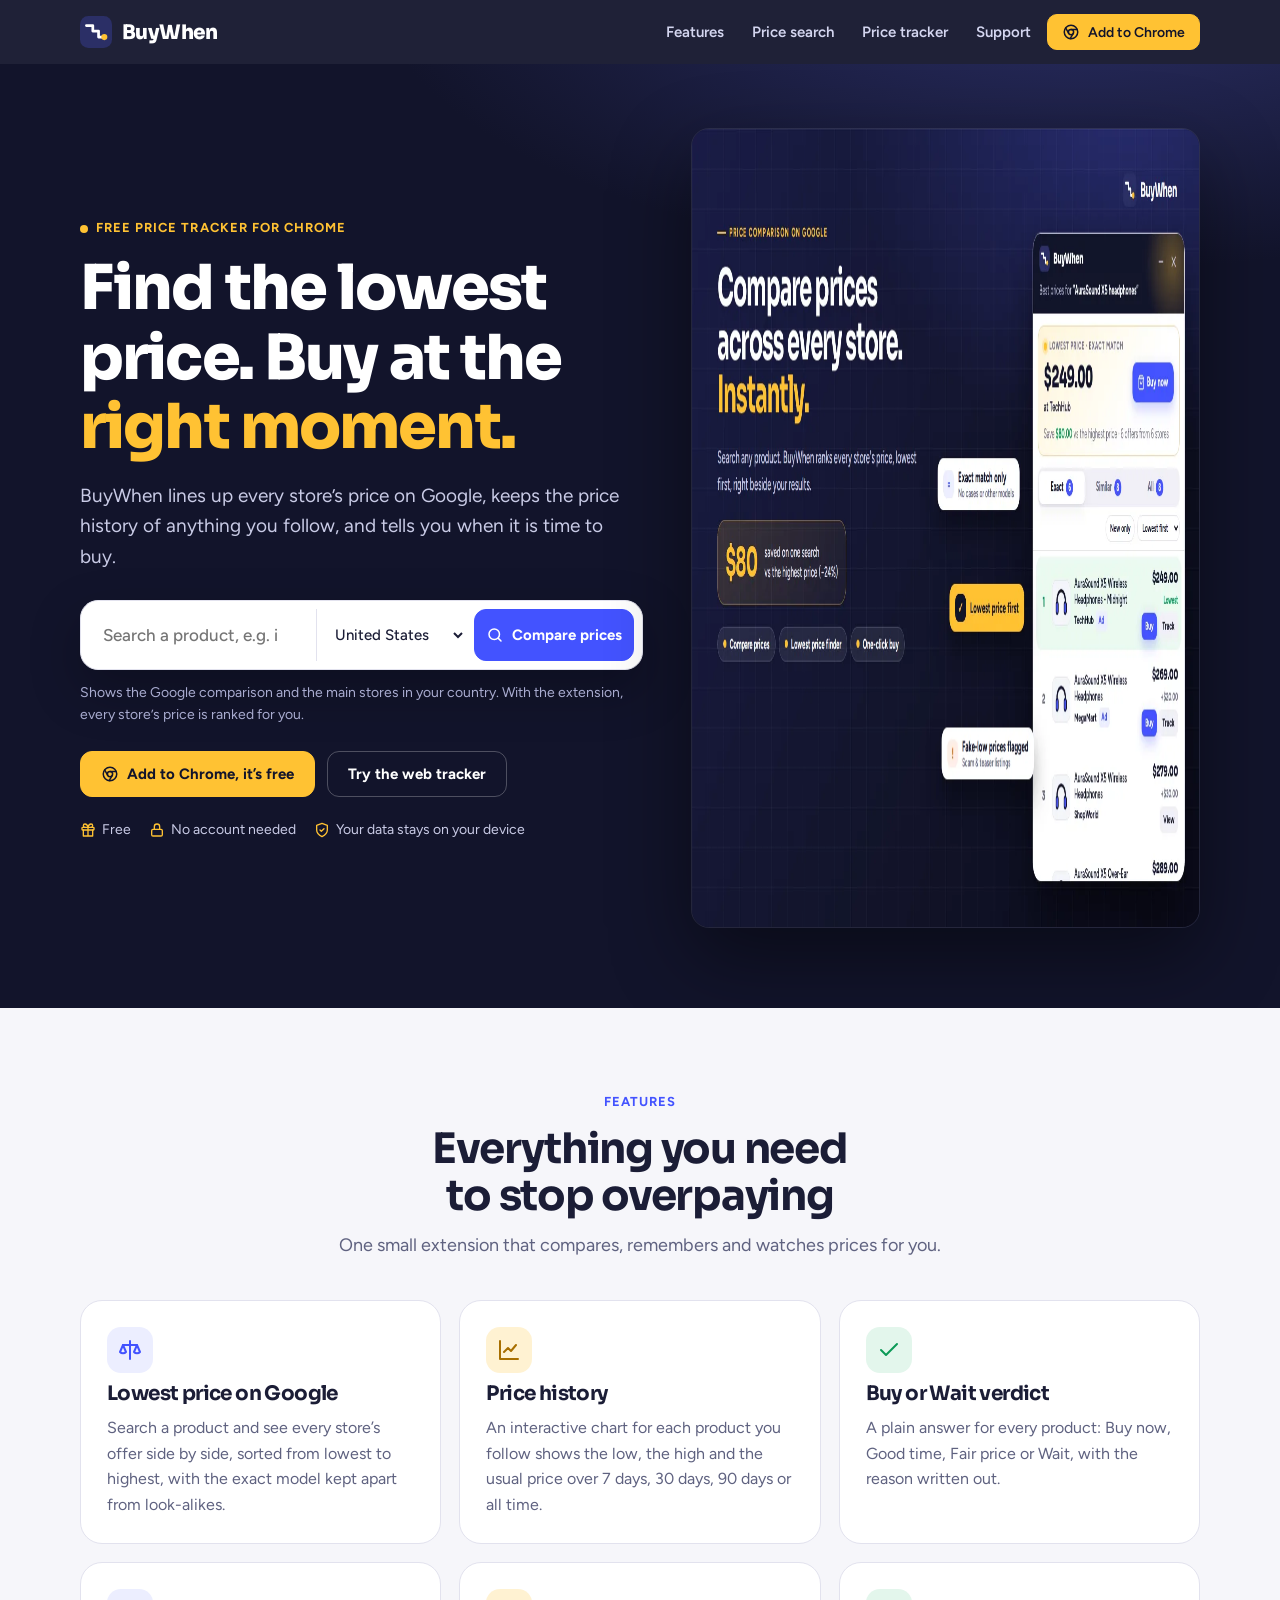
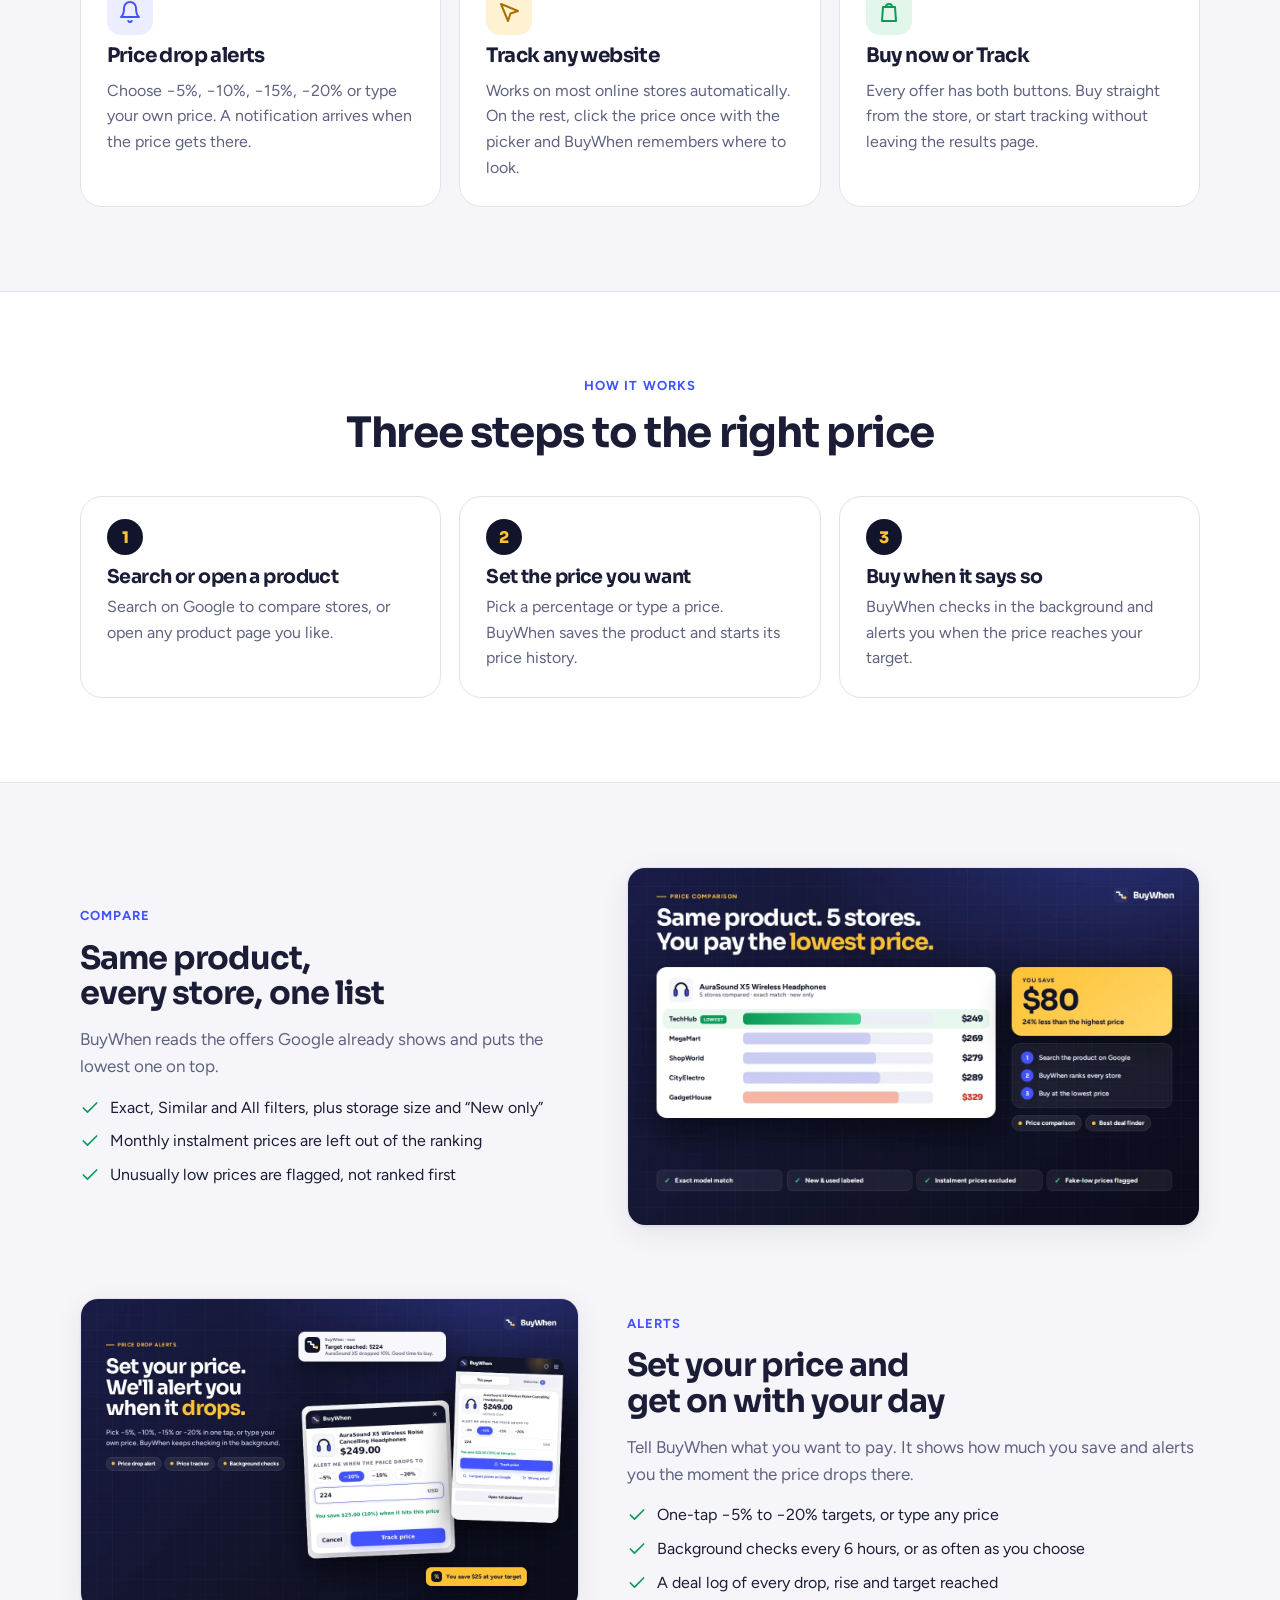
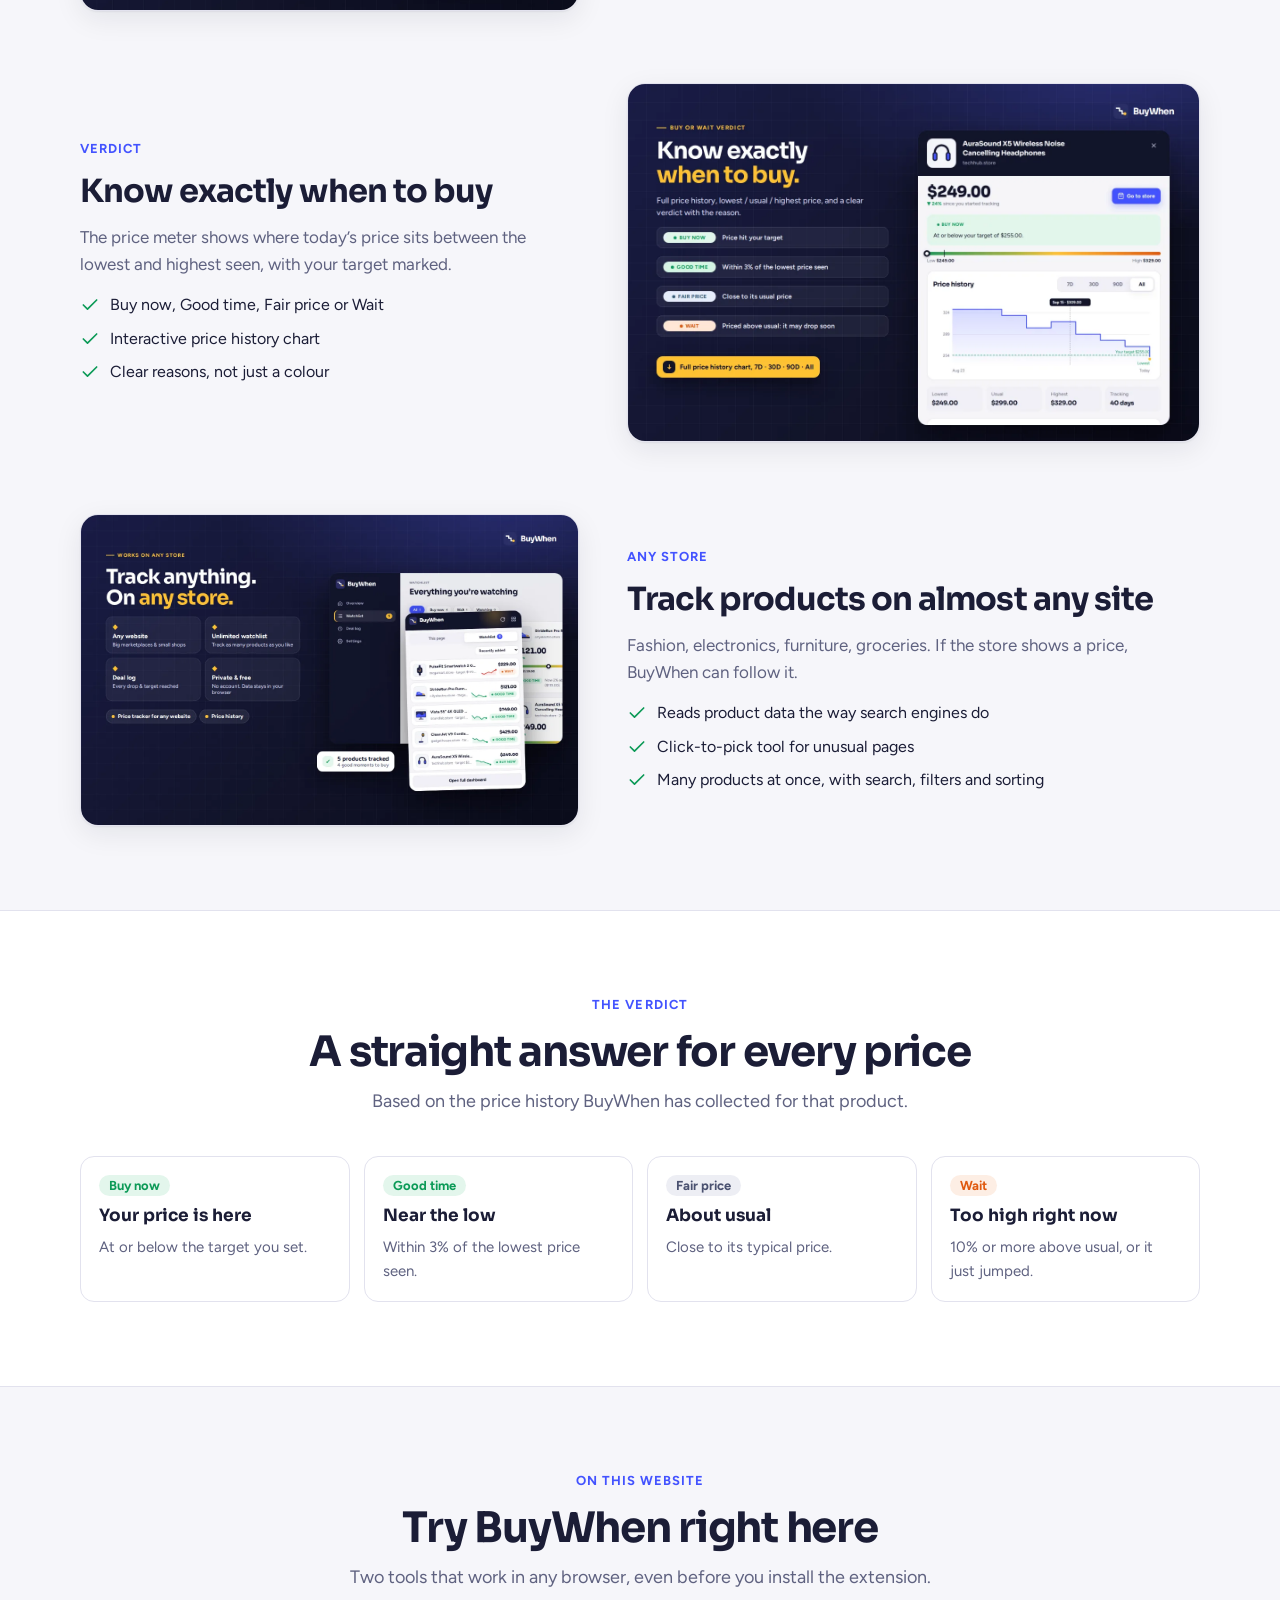
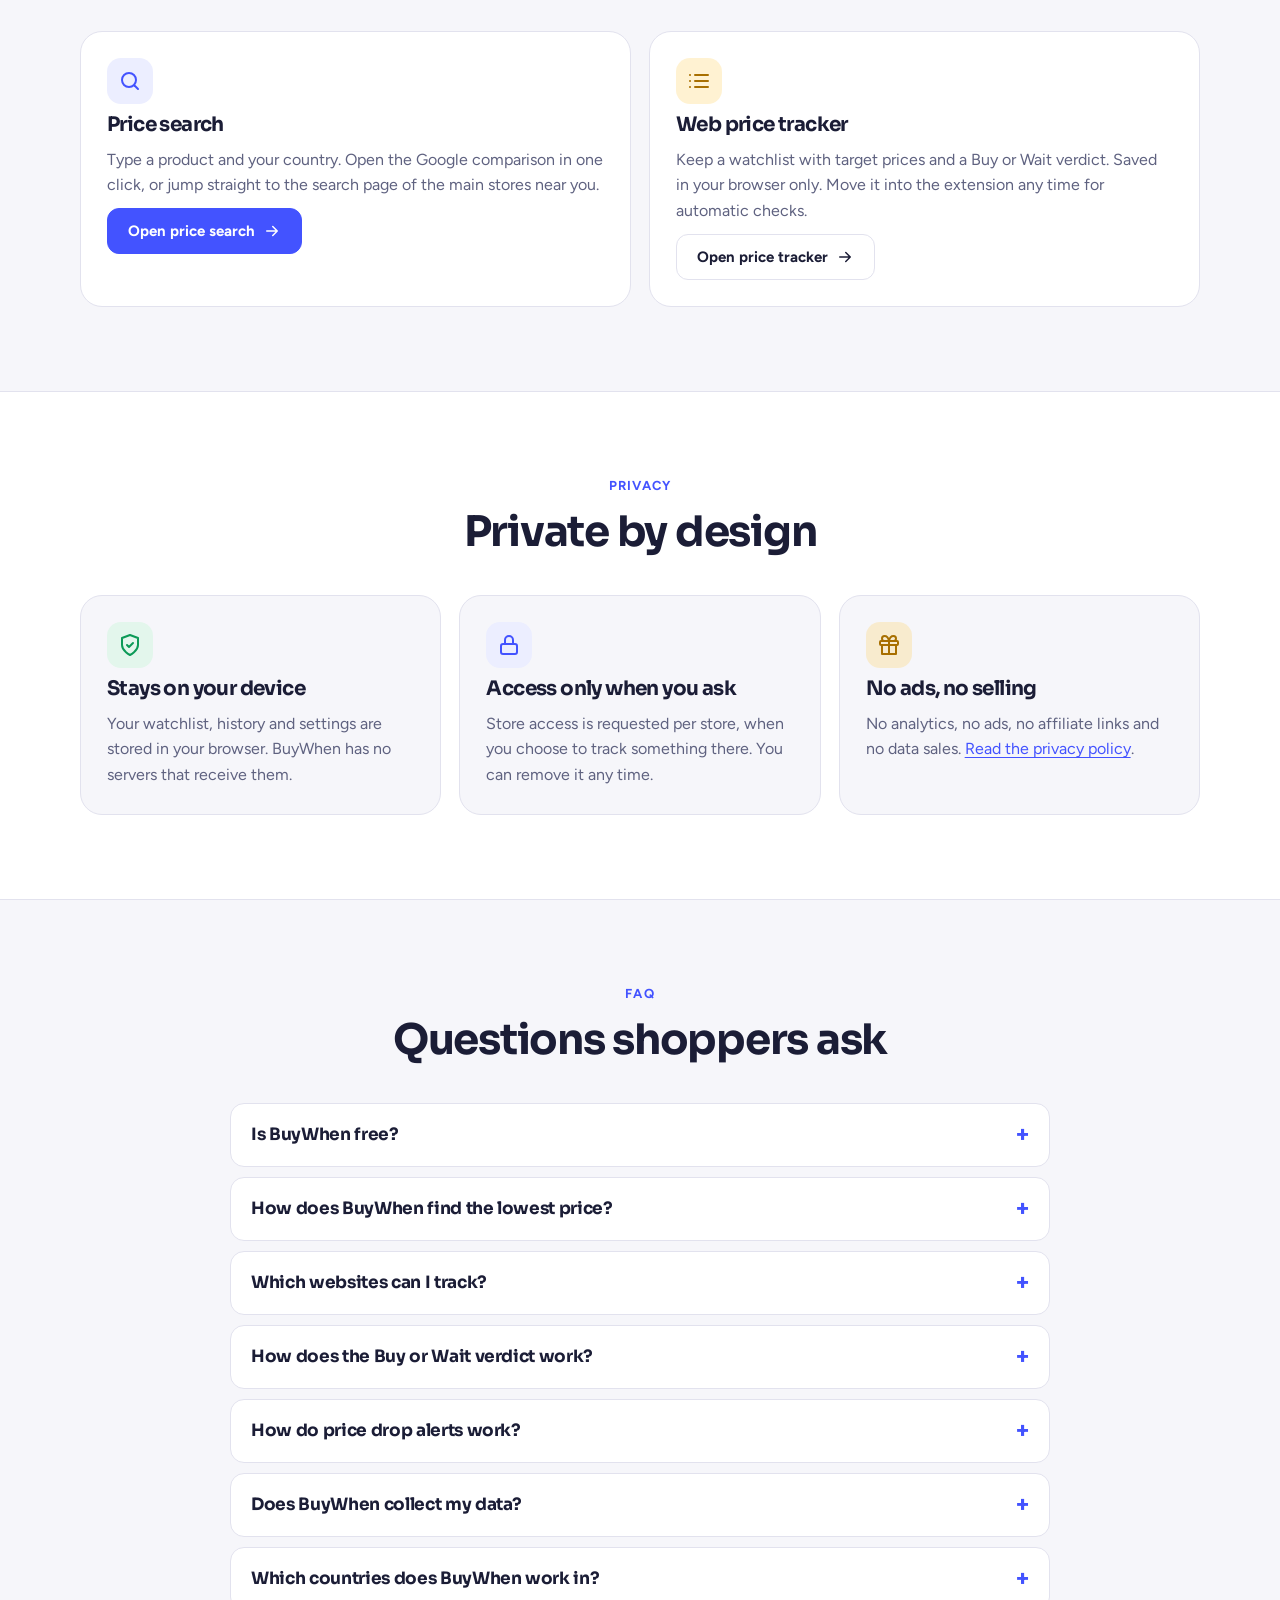
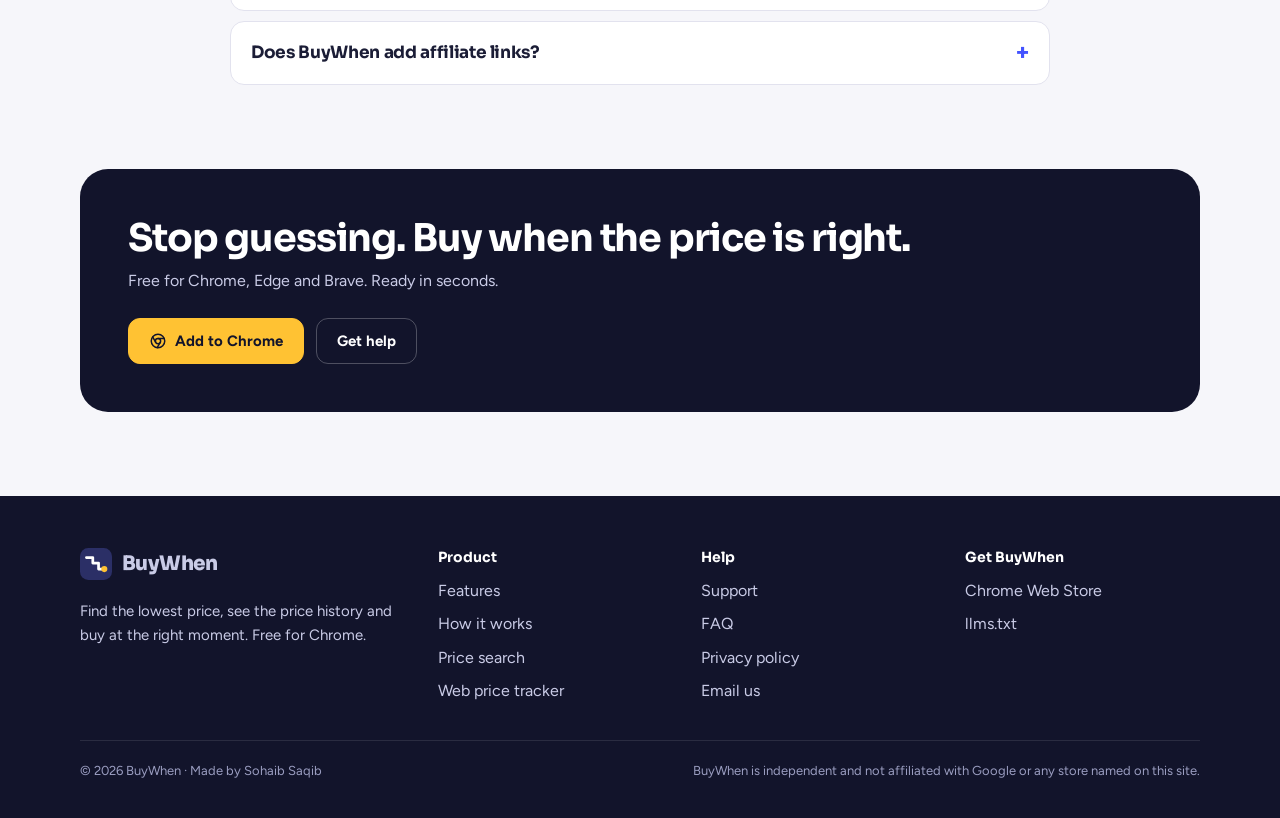
==== index.html @ 73486a7f "Add files via upload" ====
<!doctype html>
<html lang="en">
<head>
<meta charset="utf-8">
<meta name="viewport" content="width=device-width, initial-scale=1">
<title>BuyWhen: Price Tracker, Price History & Price Drop Alerts for Chrome</title>
<meta name="description" content="Compare store prices on Google, see the price history of any product and get price drop alerts with a clear Buy or Wait verdict. Free Chrome extension.">
<meta name="robots" content="index, follow">
<link rel="canonical" href="https://buywhen.app/">
<meta name="theme-color" content="#12142b">
<meta property="og:type" content="website">
<meta property="og:site_name" content="BuyWhen">
<meta property="og:title" content="BuyWhen: Price Tracker, Price History & Price Drop Alerts for Chrome">
<meta property="og:description" content="Compare store prices on Google, see the price history of any product and get price drop alerts with a clear Buy or Wait verdict. Free Chrome extension.">
<meta property="og:url" content="https://buywhen.app/">
<meta property="og:image" content="https://buywhen.app/assets/img/og-image.png">
<meta property="og:image:width" content="1200">
<meta property="og:image:height" content="630">
<meta name="twitter:card" content="summary_large_image">
<meta name="twitter:title" content="BuyWhen: Price Tracker, Price History & Price Drop Alerts for Chrome">
<meta name="twitter:description" content="Compare store prices on Google, see the price history of any product and get price drop alerts with a clear Buy or Wait verdict. Free Chrome extension.">
<meta name="twitter:image" content="https://buywhen.app/assets/img/og-image.png">
<link rel="icon" href="favicon.svg" type="image/svg+xml">
<link rel="icon" href="assets/img/favicon-32.png" sizes="32x32" type="image/png">
<link rel="apple-touch-icon" href="assets/img/apple-touch-icon.png">
<link rel="manifest" href="site.webmanifest">
<link rel="preload" href="assets/fonts/sora-latin-800-normal.woff2" as="font" type="font/woff2" crossorigin>
<link rel="preload" href="assets/fonts/figtree-latin-400-normal.woff2" as="font" type="font/woff2" crossorigin>
<link rel="stylesheet" href="assets/css/site.css">
<link rel="alternate" type="text/plain" title="LLM summary" href="llms.txt">
<script type="application/ld+json">{"@context": "https://schema.org", "@type": "WebSite", "name": "BuyWhen", "url": "https://buywhen.app/"}</script>
<script type="application/ld+json">{"@context": "https://schema.org", "@type": "Organization", "name": "BuyWhen", "url": "https://buywhen.app/", "logo": "https://buywhen.app/assets/img/icon-512.png", "email": "sohaibsaqibai@gmail.com", "founder": {"@type": "Person", "name": "Sohaib Saqib"}, "contactPoint": {"@type": "ContactPoint", "contactType": "customer support", "email": "sohaibsaqibai@gmail.com", "availableLanguage": ["English"]}}</script>
<script type="application/ld+json">{"@context": "https://schema.org", "@type": "SoftwareApplication", "name": "BuyWhen", "alternateName": "BuyWhen Price Tracker", "applicationCategory": "ShoppingApplication", "applicationSubCategory": "Browser extension", "operatingSystem": "Google Chrome, Microsoft Edge, Brave", "url": "https://buywhen.app/", "description": "Free browser extension that compares store prices on Google search, tracks the price of any product on any website, keeps price history and sends price drop alerts with a clear Buy or Wait verdict.", "offers": {"@type": "Offer", "price": "0", "priceCurrency": "USD"}, "featureList": ["Lowest price across stores on Google search results", "Price history chart", "Buy or Wait verdict", "Price drop alerts", "Track any product on any website", "Click-to-pick price tool", "Local-only data storage"], "screenshot": ["https://buywhen.app/assets/img/screenshot-1.webp", "https://buywhen.app/assets/img/screenshot-2.webp", "https://buywhen.app/assets/img/screenshot-3.webp", "https://buywhen.app/assets/img/screenshot-4.webp", "https://buywhen.app/assets/img/screenshot-5.webp"], "author": {"@type": "Person", "name": "Sohaib Saqib"}, "image": "https://buywhen.app/assets/img/icon-512.png"}</script>
<script type="application/ld+json">{"@context": "https://schema.org", "@type": "FAQPage", "mainEntity": [{"@type": "Question", "name": "Is BuyWhen free?", "acceptedAnswer": {"@type": "Answer", "text": "Yes. BuyWhen is free to install and use. There is no account, no subscription and no paid tier."}}, {"@type": "Question", "name": "How does BuyWhen find the lowest price?", "acceptedAnswer": {"@type": "Answer", "text": "When you search for a product on Google, BuyWhen reads the shopping offers already shown on that results page and lists them from lowest to highest price. It separates the exact product from similar models, leaves out monthly instalment prices and flags prices that look unusually low."}}, {"@type": "Question", "name": "Which websites can I track?", "acceptedAnswer": {"@type": "Answer", "text": "Almost any online store. BuyWhen reads the price from the product page automatically on most stores. If it cannot find the price, use “Pick price on page” and click the price yourself."}}, {"@type": "Question", "name": "How does the Buy or Wait verdict work?", "acceptedAnswer": {"@type": "Answer", "text": "BuyWhen compares today’s price with the price history it has collected. If the price is at or below your target it says Buy now. Near the lowest price seen it says Good time. Well above the usual price, or right after a jump, it says Wait."}}, {"@type": "Question", "name": "How do price drop alerts work?", "acceptedAnswer": {"@type": "Answer", "text": "Set the price you want to pay. BuyWhen checks your tracked products in the background (every 6 hours by default) and shows a Chrome notification when the price reaches your target or drops by the amount you choose."}}, {"@type": "Question", "name": "Does BuyWhen collect my data?", "acceptedAnswer": {"@type": "Answer", "text": "No. BuyWhen has no servers, no analytics and no ads. Your watchlist, price history and settings stay in your browser on your device. Read the privacy policy for full details."}}, {"@type": "Question", "name": "Which countries does BuyWhen work in?", "acceptedAnswer": {"@type": "Answer", "text": "Tracking works on stores worldwide. The price comparison panel works on Google search in many countries, including the UAE, Saudi Arabia, the United States, the United Kingdom, India, Pakistan, Germany, France, Canada and Australia."}}, {"@type": "Question", "name": "Does BuyWhen add affiliate links?", "acceptedAnswer": {"@type": "Answer", "text": "No. Buy buttons go straight to the store’s own page. BuyWhen does not add affiliate tags or change the links you click."}}]}</script>
</head>
<body>
<a class="skip" href="#main">Skip to content</a>
<header class="top"><div class="wrap">
  <a class="brand" href="./" aria-label="BuyWhen home"><svg viewBox="0 0 100 100" aria-hidden="true"><rect width="100" height="100" rx="26" fill="#2b2f66"/><path d="M20 30H40V47H58V66H70" fill="none" stroke="#fff" stroke-width="8.5" stroke-linecap="round" stroke-linejoin="round"/><circle cx="76" cy="66" r="9.5" fill="#ffc233"/></svg>BuyWhen</a>
  <button class="menu-btn" aria-expanded="false" aria-controls="nav">Menu</button>
  <nav class="nav" id="nav" aria-label="Main">
    <a href="#features">Features</a>
    <a href="price-search/">Price search</a>
    <a href="price-tracker/">Price tracker</a>
    <a href="support/">Support</a>
    <a class="btn gold sm" data-install href="https://chromewebstore.google.com/search/BuyWhen"><svg viewBox="0 0 24 24" fill="none" stroke="currentColor" stroke-width="2" stroke-linecap="round" stroke-linejoin="round" aria-hidden="true"><circle cx="12" cy="12" r="9"/><circle cx="12" cy="12" r="3.5"/><path d="M12 8.5h8.2M8.97 13.75 4.85 6.6M15.03 13.75 10.9 20.9"/></svg>Add to Chrome</a>
  </nav>
</div></header>
<main id="main">
<section class="hero"><div class="wrap">
  <div>
    <span class="eyebrow">Free price tracker for Chrome</span>
    <h1>Find the lowest price. Buy at the <em>right moment.</em></h1>
    <p class="lede">BuyWhen lines up every store’s price on Google, keeps the price history of anything you follow, and tells you when it is time to buy.</p>
    <form class="search" action="price-search/" method="get" role="search" data-search>
      <label class="sr" for="hq">Product to compare</label>
      <input class="input" id="hq" type="search" name="q" placeholder="Search a product, e.g. iPhone 17 256GB" required autocomplete="off">
      <label class="sr" for="hr">Your country</label>
      <select class="input" id="hr" name="r"><option value="us">United States</option></select>
      <button class="btn primary" type="submit"><svg viewBox="0 0 24 24" fill="none" stroke="currentColor" stroke-width="2" stroke-linecap="round" stroke-linejoin="round" aria-hidden="true"><circle cx="11" cy="11" r="7"/><path d="m20 20-3.5-3.5"/></svg>Compare prices</button>
    </form>
    <p class="hint">Shows the Google comparison and the main stores in your country. With the extension, every store’s price is ranked for you.</p>
    <div class="cta">
      <a class="btn gold" data-install href="https://chromewebstore.google.com/search/BuyWhen"><svg viewBox="0 0 24 24" fill="none" stroke="currentColor" stroke-width="2" stroke-linecap="round" stroke-linejoin="round" aria-hidden="true"><circle cx="12" cy="12" r="9"/><circle cx="12" cy="12" r="3.5"/><path d="M12 8.5h8.2M8.97 13.75 4.85 6.6M15.03 13.75 10.9 20.9"/></svg>Add to Chrome, it’s free</a>
      <a class="btn ghost-dark" href="price-tracker/">Try the web tracker</a>
    </div>
    <div class="trust"><span><svg viewBox="0 0 24 24" fill="none" stroke="currentColor" stroke-width="2" stroke-linecap="round" stroke-linejoin="round" aria-hidden="true"><rect x="3" y="8" width="18" height="4" rx="1"/><path d="M12 8v13M19 12v9H5v-9"/><path d="M7.5 8a2.5 2.5 0 0 1 0-5C11 3 12 8 12 8s1-5 4.5-5a2.5 2.5 0 0 1 0 5"/></svg>Free</span><span><svg viewBox="0 0 24 24" fill="none" stroke="currentColor" stroke-width="2" stroke-linecap="round" stroke-linejoin="round" aria-hidden="true"><rect x="4" y="11" width="16" height="10" rx="2"/><path d="M8 11V7a4 4 0 0 1 8 0v4"/></svg>No account needed</span><span><svg viewBox="0 0 24 24" fill="none" stroke="currentColor" stroke-width="2" stroke-linecap="round" stroke-linejoin="round" aria-hidden="true"><path d="M12 22s8-4 8-10V5l-8-3-8 3v7c0 6 8 10 8 10z"/><path d="m9 12 2 2 4-4"/></svg>Your data stays on your device</span></div>
  </div>
  <div class="hero-art"><img src="assets/img/screenshot-1.webp" width="1280" height="800" alt="BuyWhen panel on Google listing one product's prices from several stores, lowest first" fetchpriority="high"></div>
</div></section>

<section class="band" id="features"><div class="wrap">
  <div class="head center"><span class="kicker">Features</span><h2>Everything you need to stop overpaying</h2><p>One small extension that compares, remembers and watches prices for you.</p></div>
  <div class="grid c3">
    <article class="card"><span class="ico"><svg viewBox="0 0 24 24" fill="none" stroke="currentColor" stroke-width="2" stroke-linecap="round" stroke-linejoin="round" aria-hidden="true"><path d="M12 3v18"/><path d="M5 7h14"/><path d="m5 7-3 7a4 4 0 0 0 6 0L5 7z"/><path d="m19 7-3 7a4 4 0 0 0 6 0l-3-7z"/></svg></span><h3>Lowest price on Google</h3><p>Search a product and see every store’s offer side by side, sorted from lowest to highest, with the exact model kept apart from look-alikes.</p></article>
    <article class="card"><span class="ico gold"><svg viewBox="0 0 24 24" fill="none" stroke="currentColor" stroke-width="2" stroke-linecap="round" stroke-linejoin="round" aria-hidden="true"><path d="M3 3v18h18"/><path d="m7 14 4-4 3 3 5-6"/></svg></span><h3>Price history</h3><p>An interactive chart for each product you follow shows the low, the high and the usual price over 7 days, 30 days, 90 days or all time.</p></article>
    <article class="card"><span class="ico green"><svg viewBox="0 0 24 24" fill="none" stroke="currentColor" stroke-width="2" stroke-linecap="round" stroke-linejoin="round" aria-hidden="true"><path d="M20 6 9 17l-5-5"/></svg></span><h3>Buy or Wait verdict</h3><p>A plain answer for every product: Buy now, Good time, Fair price or Wait, with the reason written out.</p></article>
    <article class="card"><span class="ico"><svg viewBox="0 0 24 24" fill="none" stroke="currentColor" stroke-width="2" stroke-linecap="round" stroke-linejoin="round" aria-hidden="true"><path d="M6 8a6 6 0 1 1 12 0c0 7 3 9 3 9H3s3-2 3-9"/><path d="M10.3 21a1.94 1.94 0 0 0 3.4 0"/></svg></span><h3>Price drop alerts</h3><p>Choose −5%, −10%, −15%, −20% or type your own price. A notification arrives when the price gets there.</p></article>
    <article class="card"><span class="ico gold"><svg viewBox="0 0 24 24" fill="none" stroke="currentColor" stroke-width="2" stroke-linecap="round" stroke-linejoin="round" aria-hidden="true"><path d="m4 4 7 17 2.5-7.5L21 11 4 4z"/></svg></span><h3>Track any website</h3><p>Works on most online stores automatically. On the rest, click the price once with the picker and BuyWhen remembers where to look.</p></article>
    <article class="card"><span class="ico green"><svg viewBox="0 0 24 24" fill="none" stroke="currentColor" stroke-width="2" stroke-linecap="round" stroke-linejoin="round" aria-hidden="true"><path d="M6 7h12l1 14H5L6 7z"/><path d="M9 7a3 3 0 0 1 6 0"/></svg></span><h3>Buy now or Track</h3><p>Every offer has both buttons. Buy straight from the store, or start tracking without leaving the results page.</p></article>
  </div>
</div></section>

<section class="band alt" id="how"><div class="wrap">
  <div class="head center"><span class="kicker">How it works</span><h2>Three steps to the right price</h2></div>
  <ol class="steps">
    <li><h3>Search or open a product</h3><p>Search on Google to compare stores, or open any product page you like.</p></li>
    <li><h3>Set the price you want</h3><p>Pick a percentage or type a price. BuyWhen saves the product and starts its price history.</p></li>
    <li><h3>Buy when it says so</h3><p>BuyWhen checks in the background and alerts you when the price reaches your target.</p></li>
  </ol>
</div></section>

<section class="band"><div class="wrap">
  <div class="show">
    <div class="show-text"><span class="kicker">Compare</span><h3>Same product, every store, one list</h3><p>BuyWhen reads the offers Google already shows and puts the lowest one on top.</p>
      <ul><li><svg viewBox="0 0 24 24" fill="none" stroke="currentColor" stroke-width="2" stroke-linecap="round" stroke-linejoin="round" aria-hidden="true"><path d="M20 6 9 17l-5-5"/></svg><span>Exact, Similar and All filters, plus storage size and “New only”</span></li><li><svg viewBox="0 0 24 24" fill="none" stroke="currentColor" stroke-width="2" stroke-linecap="round" stroke-linejoin="round" aria-hidden="true"><path d="M20 6 9 17l-5-5"/></svg><span>Monthly instalment prices are left out of the ranking</span></li><li><svg viewBox="0 0 24 24" fill="none" stroke="currentColor" stroke-width="2" stroke-linecap="round" stroke-linejoin="round" aria-hidden="true"><path d="M20 6 9 17l-5-5"/></svg><span>Unusually low prices are flagged, not ranked first</span></li></ul></div>
    <img src="assets/img/screenshot-2.webp" width="1280" height="800" loading="lazy" alt="One product's offers from five stores ranked by price">
  </div>
  <div class="show flip">
    <div class="show-text"><span class="kicker">Alerts</span><h3>Set your price and get on with your day</h3><p>Tell BuyWhen what you want to pay. It shows how much you save and alerts you the moment the price drops there.</p>
      <ul><li><svg viewBox="0 0 24 24" fill="none" stroke="currentColor" stroke-width="2" stroke-linecap="round" stroke-linejoin="round" aria-hidden="true"><path d="M20 6 9 17l-5-5"/></svg><span>One-tap −5% to −20% targets, or type any price</span></li><li><svg viewBox="0 0 24 24" fill="none" stroke="currentColor" stroke-width="2" stroke-linecap="round" stroke-linejoin="round" aria-hidden="true"><path d="M20 6 9 17l-5-5"/></svg><span>Background checks every 6 hours, or as often as you choose</span></li><li><svg viewBox="0 0 24 24" fill="none" stroke="currentColor" stroke-width="2" stroke-linecap="round" stroke-linejoin="round" aria-hidden="true"><path d="M20 6 9 17l-5-5"/></svg><span>A deal log of every drop, rise and target reached</span></li></ul></div>
    <img src="assets/img/screenshot-3.webp" width="1280" height="800" loading="lazy" alt="Setting a target price with percentage chips and a savings line">
  </div>
  <div class="show">
    <div class="show-text"><span class="kicker">Verdict</span><h3>Know exactly when to buy</h3><p>The price meter shows where today’s price sits between the lowest and highest seen, with your target marked.</p>
      <ul><li><svg viewBox="0 0 24 24" fill="none" stroke="currentColor" stroke-width="2" stroke-linecap="round" stroke-linejoin="round" aria-hidden="true"><path d="M20 6 9 17l-5-5"/></svg><span>Buy now, Good time, Fair price or Wait</span></li><li><svg viewBox="0 0 24 24" fill="none" stroke="currentColor" stroke-width="2" stroke-linecap="round" stroke-linejoin="round" aria-hidden="true"><path d="M20 6 9 17l-5-5"/></svg><span>Interactive price history chart</span></li><li><svg viewBox="0 0 24 24" fill="none" stroke="currentColor" stroke-width="2" stroke-linecap="round" stroke-linejoin="round" aria-hidden="true"><path d="M20 6 9 17l-5-5"/></svg><span>Clear reasons, not just a colour</span></li></ul></div>
    <img src="assets/img/screenshot-4.webp" width="1280" height="800" loading="lazy" alt="Price history chart with a Buy or Wait verdict">
  </div>
  <div class="show flip">
    <div class="show-text"><span class="kicker">Any store</span><h3>Track products on almost any site</h3><p>Fashion, electronics, furniture, groceries. If the store shows a price, BuyWhen can follow it.</p>
      <ul><li><svg viewBox="0 0 24 24" fill="none" stroke="currentColor" stroke-width="2" stroke-linecap="round" stroke-linejoin="round" aria-hidden="true"><path d="M20 6 9 17l-5-5"/></svg><span>Reads product data the way search engines do</span></li><li><svg viewBox="0 0 24 24" fill="none" stroke="currentColor" stroke-width="2" stroke-linecap="round" stroke-linejoin="round" aria-hidden="true"><path d="M20 6 9 17l-5-5"/></svg><span>Click-to-pick tool for unusual pages</span></li><li><svg viewBox="0 0 24 24" fill="none" stroke="currentColor" stroke-width="2" stroke-linecap="round" stroke-linejoin="round" aria-hidden="true"><path d="M20 6 9 17l-5-5"/></svg><span>Many products at once, with search, filters and sorting</span></li></ul></div>
    <img src="assets/img/screenshot-5.webp" width="1280" height="800" loading="lazy" alt="Watchlist with several tracked products from different stores">
  </div>
</div></section>

<section class="band alt"><div class="wrap">
  <div class="head center"><span class="kicker">The verdict</span><h2>A straight answer for every price</h2><p>Based on the price history BuyWhen has collected for that product.</p></div>
  <div class="verdicts">
    <div class="v"><span class="pill buy">Buy now</span><b>Your price is here</b><p>At or below the target you set.</p></div>
    <div class="v"><span class="pill buy">Good time</span><b>Near the low</b><p>Within 3% of the lowest price seen.</p></div>
    <div class="v"><span class="pill fair">Fair price</span><b>About usual</b><p>Close to its typical price.</p></div>
    <div class="v"><span class="pill wait">Wait</span><b>Too high right now</b><p>10% or more above usual, or it just jumped.</p></div>
  </div>
</div></section>

<section class="band"><div class="wrap">
  <div class="head center"><span class="kicker">On this website</span><h2>Try BuyWhen right here</h2><p>Two tools that work in any browser, even before you install the extension.</p></div>
  <div class="grid c2">
    <article class="card"><span class="ico"><svg viewBox="0 0 24 24" fill="none" stroke="currentColor" stroke-width="2" stroke-linecap="round" stroke-linejoin="round" aria-hidden="true"><circle cx="11" cy="11" r="7"/><path d="m20 20-3.5-3.5"/></svg></span><h3>Price search</h3><p>Type a product and your country. Open the Google comparison in one click, or jump straight to the search page of the main stores near you.</p><a class="btn primary" href="price-search/" style="align-self:flex-start">Open price search<svg viewBox="0 0 24 24" fill="none" stroke="currentColor" stroke-width="2" stroke-linecap="round" stroke-linejoin="round" aria-hidden="true"><path d="M5 12h14M13 6l6 6-6 6"/></svg></a></article>
    <article class="card"><span class="ico gold"><svg viewBox="0 0 24 24" fill="none" stroke="currentColor" stroke-width="2" stroke-linecap="round" stroke-linejoin="round" aria-hidden="true"><path d="M8 6h13M8 12h13M8 18h13M3 6h.01M3 12h.01M3 18h.01"/></svg></span><h3>Web price tracker</h3><p>Keep a watchlist with target prices and a Buy or Wait verdict. Saved in your browser only. Move it into the extension any time for automatic checks.</p><a class="btn" href="price-tracker/" style="align-self:flex-start">Open price tracker<svg viewBox="0 0 24 24" fill="none" stroke="currentColor" stroke-width="2" stroke-linecap="round" stroke-linejoin="round" aria-hidden="true"><path d="M5 12h14M13 6l6 6-6 6"/></svg></a></article>
  </div>
</div></section>

<section class="band alt"><div class="wrap">
  <div class="head center"><span class="kicker">Privacy</span><h2>Private by design</h2></div>
  <div class="grid c3">
    <article class="card"><span class="ico green"><svg viewBox="0 0 24 24" fill="none" stroke="currentColor" stroke-width="2" stroke-linecap="round" stroke-linejoin="round" aria-hidden="true"><path d="M12 22s8-4 8-10V5l-8-3-8 3v7c0 6 8 10 8 10z"/><path d="m9 12 2 2 4-4"/></svg></span><h3>Stays on your device</h3><p>Your watchlist, history and settings are stored in your browser. BuyWhen has no servers that receive them.</p></article>
    <article class="card"><span class="ico"><svg viewBox="0 0 24 24" fill="none" stroke="currentColor" stroke-width="2" stroke-linecap="round" stroke-linejoin="round" aria-hidden="true"><rect x="4" y="11" width="16" height="10" rx="2"/><path d="M8 11V7a4 4 0 0 1 8 0v4"/></svg></span><h3>Access only when you ask</h3><p>Store access is requested per store, when you choose to track something there. You can remove it any time.</p></article>
    <article class="card"><span class="ico gold"><svg viewBox="0 0 24 24" fill="none" stroke="currentColor" stroke-width="2" stroke-linecap="round" stroke-linejoin="round" aria-hidden="true"><rect x="3" y="8" width="18" height="4" rx="1"/><path d="M12 8v13M19 12v9H5v-9"/><path d="M7.5 8a2.5 2.5 0 0 1 0-5C11 3 12 8 12 8s1-5 4.5-5a2.5 2.5 0 0 1 0 5"/></svg></span><h3>No ads, no selling</h3><p>No analytics, no ads, no affiliate links and no data sales. <a href="privacy/">Read the privacy policy</a>.</p></article>
  </div>
</div></section>

<section class="band" id="faq"><div class="wrap">
  <div class="head center"><span class="kicker">FAQ</span><h2>Questions shoppers ask</h2></div>
  <div class="faq">
    <details><summary>Is BuyWhen free?</summary><p>Yes. BuyWhen is free to install and use. There is no account, no subscription and no paid tier.</p></details><details><summary>How does BuyWhen find the lowest price?</summary><p>When you search for a product on Google, BuyWhen reads the shopping offers already shown on that results page and lists them from lowest to highest price. It separates the exact product from similar models, leaves out monthly instalment prices and flags prices that look unusually low.</p></details><details><summary>Which websites can I track?</summary><p>Almost any online store. BuyWhen reads the price from the product page automatically on most stores. If it cannot find the price, use “Pick price on page” and click the price yourself.</p></details><details><summary>How does the Buy or Wait verdict work?</summary><p>BuyWhen compares today’s price with the price history it has collected. If the price is at or below your target it says Buy now. Near the lowest price seen it says Good time. Well above the usual price, or right after a jump, it says Wait.</p></details><details><summary>How do price drop alerts work?</summary><p>Set the price you want to pay. BuyWhen checks your tracked products in the background (every 6 hours by default) and shows a Chrome notification when the price reaches your target or drops by the amount you choose.</p></details><details><summary>Does BuyWhen collect my data?</summary><p>No. BuyWhen has no servers, no analytics and no ads. Your watchlist, price history and settings stay in your browser on your device. Read the privacy policy for full details.</p></details><details><summary>Which countries does BuyWhen work in?</summary><p>Tracking works on stores worldwide. The price comparison panel works on Google search in many countries, including the UAE, Saudi Arabia, the United States, the United Kingdom, India, Pakistan, Germany, France, Canada and Australia.</p></details><details><summary>Does BuyWhen add affiliate links?</summary><p>No. Buy buttons go straight to the store’s own page. BuyWhen does not add affiliate tags or change the links you click.</p></details>
  </div>
</div></section>

<section class="band" style="padding-top:0"><div class="wrap">
  <div class="cta-band">
    <div><h2>Stop guessing. Buy when the price is right.</h2><p>Free for Chrome, Edge and Brave. Ready in seconds.</p></div>
    <div class="row"><a class="btn gold" data-install href="https://chromewebstore.google.com/search/BuyWhen"><svg viewBox="0 0 24 24" fill="none" stroke="currentColor" stroke-width="2" stroke-linecap="round" stroke-linejoin="round" aria-hidden="true"><circle cx="12" cy="12" r="9"/><circle cx="12" cy="12" r="3.5"/><path d="M12 8.5h8.2M8.97 13.75 4.85 6.6M15.03 13.75 10.9 20.9"/></svg>Add to Chrome</a><a class="btn ghost-dark" href="support/">Get help</a></div>
  </div>
</div></section>
</main>
<footer class="foot"><div class="wrap">
  <div class="cols">
    <div>
      <a class="brand" href="./"><svg viewBox="0 0 100 100" aria-hidden="true"><rect width="100" height="100" rx="26" fill="#2b2f66"/><path d="M20 30H40V47H58V66H70" fill="none" stroke="#fff" stroke-width="8.5" stroke-linecap="round" stroke-linejoin="round"/><circle cx="76" cy="66" r="9.5" fill="#ffc233"/></svg>BuyWhen</a>
      <p>Find the lowest price, see the price history and buy at the right moment. Free for Chrome.</p>
    </div>
    <div><h4>Product</h4><ul>
      <li><a href="#features">Features</a></li>
      <li><a href="#how">How it works</a></li>
      <li><a href="price-search/">Price search</a></li>
      <li><a href="price-tracker/">Web price tracker</a></li>
    </ul></div>
    <div><h4>Help</h4><ul>
      <li><a href="support/">Support</a></li>
      <li><a href="#faq">FAQ</a></li>
      <li><a href="privacy/">Privacy policy</a></li>
      <li><a href="mailto:sohaibsaqibai@gmail.com">Email us</a></li>
    </ul></div>
    <div><h4>Get BuyWhen</h4><ul>
      <li><a data-install href="https://chromewebstore.google.com/search/BuyWhen">Chrome Web Store</a></li>
      <li><a href="llms.txt">llms.txt</a></li>
    </ul></div>
  </div>
  <div class="fine">
    <span>© <span data-year>2026</span> BuyWhen · Made by Sohaib Saqib</span>
    <span>BuyWhen is independent and not affiliated with Google or any store named on this site.</span>
  </div>
</div></footer>
<script type="module" src="assets/js/site.js"></script>
</body>
</html>
---- assets/css/site.css ----
/* BuyWhen website: shared styles. Brand tokens match the extension (src/ui/brand.css). */
@font-face { font-family: "Sora"; font-weight: 700; font-display: swap; src: url("../fonts/sora-latin-700-normal.woff2") format("woff2"); }
@font-face { font-family: "Sora"; font-weight: 800; font-display: swap; src: url("../fonts/sora-latin-800-normal.woff2") format("woff2"); }
@font-face { font-family: "Figtree"; font-weight: 400; font-display: swap; src: url("../fonts/figtree-latin-400-normal.woff2") format("woff2"); }
@font-face { font-family: "Figtree"; font-weight: 500; font-display: swap; src: url("../fonts/figtree-latin-500-normal.woff2") format("woff2"); }
@font-face { font-family: "Figtree"; font-weight: 600; font-display: swap; src: url("../fonts/figtree-latin-600-normal.woff2") format("woff2"); }
@font-face { font-family: "Figtree"; font-weight: 700; font-display: swap; src: url("../fonts/figtree-latin-700-normal.woff2") format("woff2"); }

:root {
  --ink: #12142b; --ink-2: #1d2042; --ink-3: #2b2f66;
  --bg: #f6f6fa; --surface: #ffffff; --surface-2: #eeeef6;
  --text: #1b1d36; --muted: #5f6280; --line: #e2e2ee;
  --brand: #4353ff; --brand-ink: #ffffff; --brand-soft: #eceeff;
  --gold: #ffc233; --buy: #0c9a57; --buy-soft: #e3f6ec; --wait: #e0590f; --wait-soft: #fdeee4;
  --fair: #4a5170; --fair-soft: #edeef4; --danger: #d23b3b;
  --f-display: "Sora", "Figtree", system-ui, sans-serif;
  --f-body: "Figtree", system-ui, -apple-system, "Segoe UI", Roboto, sans-serif;
  --r: 14px; --r-lg: 22px;
  --shadow: 0 1px 2px rgba(18,20,43,.06), 0 8px 28px rgba(18,20,43,.08);
  --wrap: 1160px;
  color-scheme: light;
}
@media (prefers-color-scheme: dark) { :root:not([data-theme="light"]) {
  --bg: #0b0c1c; --surface: #14162c; --surface-2: #1b1e3a; --text: #e8e9f5; --muted: #a2a4c2; --line: #2a2d4a;
  --brand: #7c87ff; --brand-soft: #23264d; --buy: #34c983; --buy-soft: #12301f; --wait: #ff8a4c; --wait-soft: #3a2113;
  --fair: #b8bbd6; --fair-soft: #23253d; --shadow: 0 1px 2px rgba(0,0,0,.3), 0 10px 30px rgba(0,0,0,.35); color-scheme: dark } }
:root[data-theme="dark"] {
  --bg: #0b0c1c; --surface: #14162c; --surface-2: #1b1e3a; --text: #e8e9f5; --muted: #a2a4c2; --line: #2a2d4a;
  --brand: #7c87ff; --brand-soft: #23264d; --buy: #34c983; --buy-soft: #12301f; --wait: #ff8a4c; --wait-soft: #3a2113;
  --fair: #b8bbd6; --fair-soft: #23253d; --shadow: 0 1px 2px rgba(0,0,0,.3), 0 10px 30px rgba(0,0,0,.35); color-scheme: dark }

*, *::before, *::after { box-sizing: border-box; }
html { -webkit-text-size-adjust: 100%; scroll-behavior: smooth; }
body { margin: 0; background: var(--bg); color: var(--text); font: 16px/1.6 var(--f-body); overflow-x: hidden; }
img, svg { max-width: 100%; display: block; }
a { color: var(--brand); text-underline-offset: 3px; }
[hidden] { display: none !important; }
h1, h2, h3 { font-family: var(--f-display); letter-spacing: -.03em; line-height: 1.12; margin: 0; text-wrap: balance; }
p { margin: 0; }
.wrap { max-width: var(--wrap); margin: 0 auto; padding-inline: 20px; }
.sr { position: absolute; width: 1px; height: 1px; overflow: hidden; clip: rect(0 0 0 0); white-space: nowrap; }
.skip { position: absolute; left: -999px; top: 8px; background: var(--brand); color: #fff; padding: 8px 14px; border-radius: 8px; z-index: 50; }
.skip:focus { left: 12px; }
:focus-visible { outline: 3px solid var(--gold); outline-offset: 2px; border-radius: 6px; }

/* ---------- Header ---------- */
.top { position: sticky; top: 0; z-index: 20; background: color-mix(in srgb, var(--ink) 94%, transparent); backdrop-filter: blur(10px); color: #fff; }
.top .wrap { display: flex; align-items: center; gap: 18px; min-height: 64px; }
.brand { display: inline-flex; align-items: center; gap: 10px; color: #fff; text-decoration: none; font: 800 20px var(--f-display); letter-spacing: -.03em; }
.brand svg { width: 32px; height: 32px; }
.nav { display: flex; gap: 4px; margin-left: auto; align-items: center; }
.nav a { color: #d4d6f0; text-decoration: none; font-weight: 600; font-size: 15px; padding: 8px 12px; border-radius: 10px; }
.nav a:hover, .nav a[aria-current="page"] { color: #fff; background: rgba(255,255,255,.08); }
.menu-btn { display: none; margin-left: auto; background: transparent; border: 1px solid rgba(255,255,255,.2); color: #fff; border-radius: 10px; padding: 7px 10px; font: 600 14px var(--f-body); cursor: pointer; }
@media (max-width: 860px) {
  .menu-btn { display: inline-flex; }
  .nav { display: none; position: absolute; left: 0; right: 0; top: 64px; flex-direction: column; align-items: stretch; background: var(--ink); padding: 8px 16px 16px; gap: 2px; }
  .nav.open { display: flex; }
  .nav .btn { margin-top: 6px; justify-content: center; }
}

/* ---------- Buttons & fields ---------- */
.btn { display: inline-flex; align-items: center; justify-content: center; gap: 8px; min-height: 46px; padding: 0 20px; border-radius: 12px; border: 1px solid var(--line); background: var(--surface); color: var(--text); font: 700 15px var(--f-body); text-decoration: none; cursor: pointer; white-space: nowrap; transition: transform .15s, box-shadow .15s, background .15s; }
.btn:hover { transform: translateY(-1px); box-shadow: var(--shadow); }
.btn svg { width: 18px; height: 18px; flex: none; }
.btn.primary { background: var(--brand); border-color: var(--brand); color: #fff; }
.btn.gold { background: var(--gold); border-color: var(--gold); color: var(--ink); }
.btn.ghost-dark { background: transparent; color: #fff; border-color: rgba(255,255,255,.25); }
.btn.sm { min-height: 36px; padding: 0 14px; font-size: 14px; border-radius: 10px; }
.btn.danger { color: var(--danger); }
.field { display: flex; flex-direction: column; gap: 6px; font-weight: 600; font-size: 14px; color: var(--muted); }
.input, select.input { width: 100%; min-height: 46px; border-radius: 12px; border: 1px solid var(--line); background: var(--surface); color: var(--text); font: 500 16px var(--f-body); padding: 0 14px; }
.input:focus { outline: none; border-color: var(--brand); box-shadow: 0 0 0 4px color-mix(in srgb, var(--brand) 22%, transparent); }

/* ---------- Search box (hero + search page) ---------- */
.search { display: flex; gap: 8px; background: var(--surface); border-radius: 18px; padding: 8px; box-shadow: 0 20px 50px rgba(0,0,0,.25); border: 1px solid var(--line); }
.search .input { border: 0; min-height: 52px; font-size: 17px; background: transparent; }
.search .input:focus { box-shadow: none; }
.search select.input { width: auto; max-width: 150px; border-left: 1px solid var(--line); border-radius: 0; font-size: 15px; }
.search .btn { min-height: 52px; }
@media (max-width: 640px) {
  .search { flex-wrap: wrap; }
  .search .input[type="search"] { flex: 1 1 100%; }
  .search select.input { flex: 1 1 100%; border-left: 0; border-top: 1px solid var(--line); max-width: none; }
  .search .btn { flex: 1 1 100%; }
}

/* ---------- Hero ---------- */
.hero { background: radial-gradient(1200px 500px at 85% -10%, #2b2f66 0%, transparent 60%), var(--ink); color: #fff; padding-block: 64px 80px; overflow: hidden; }
.hero .wrap { display: grid; grid-template-columns: 1.05fr .95fr; gap: 48px; align-items: center; }
.eyebrow { display: inline-flex; align-items: center; gap: 8px; font-weight: 700; font-size: 13px; letter-spacing: .08em; text-transform: uppercase; color: var(--gold); }
.eyebrow::before { content: ""; width: 8px; height: 8px; border-radius: 50%; background: var(--gold); }
.hero h1 { font-size: clamp(36px, 5.6vw, 62px); font-weight: 800; margin-top: 14px; }
.hero h1 em { font-style: normal; color: var(--gold); }
.hero .lede { color: #c9cbe6; font-size: 19px; margin-top: 18px; max-width: 54ch; }
.hero form { margin-top: 28px; }
.hero .hint { color: #a9acd0; font-size: 14px; margin-top: 12px; }
.hero .cta { display: flex; flex-wrap: wrap; gap: 12px; margin-top: 24px; }
.hero-art { position: relative; }
.hero-art img { border-radius: 18px; box-shadow: 0 30px 80px rgba(0,0,0,.45); border: 1px solid rgba(255,255,255,.08); }
.trust { display: flex; flex-wrap: wrap; gap: 18px; margin-top: 22px; color: #c9cbe6; font-size: 14px; }
.trust span { display: inline-flex; align-items: center; gap: 6px; }
.trust svg { width: 16px; height: 16px; color: var(--gold); }
@media (max-width: 960px) { .hero .wrap { grid-template-columns: 1fr; } .hero { padding-block: 44px 56px; } }

/* ---------- Sections ---------- */
section.band { padding-block: 84px; }
section.band.alt { background: var(--surface); border-block: 1px solid var(--line); }
.head { max-width: 720px; display: flex; flex-direction: column; gap: 12px; margin-bottom: 40px; }
.head.center { margin-inline: auto; text-align: center; align-items: center; }
.head h2 { font-size: clamp(28px, 3.6vw, 42px); }
.head p { color: var(--muted); font-size: 18px; }
.kicker { color: var(--brand); font-weight: 700; font-size: 13px; letter-spacing: .08em; text-transform: uppercase; }

.grid { display: grid; gap: 18px; }
.grid.c3 { grid-template-columns: repeat(3, 1fr); }
.grid.c2 { grid-template-columns: repeat(2, 1fr); }
@media (max-width: 900px) { .grid.c3, .grid.c2 { grid-template-columns: 1fr; } }
.card { background: var(--surface); border: 1px solid var(--line); border-radius: var(--r-lg); padding: 26px; display: flex; flex-direction: column; gap: 10px; }
.alt .card { background: var(--bg); }
.card h3 { font-size: 20px; }
.card p { color: var(--muted); }
.ico { width: 46px; height: 46px; border-radius: 14px; display: grid; place-items: center; background: var(--brand-soft); color: var(--brand); }
.ico svg { width: 24px; height: 24px; }
.ico.gold { background: color-mix(in srgb, var(--gold) 22%, transparent); color: #a86f00; }
.ico.green { background: var(--buy-soft); color: var(--buy); }

/* Steps */
.steps { counter-reset: s; display: grid; grid-template-columns: repeat(3, 1fr); gap: 18px; }
.steps li { list-style: none; counter-increment: s; position: relative; padding: 26px; padding-top: 70px; border-radius: var(--r-lg); background: var(--surface); border: 1px solid var(--line); }
.steps li::before { content: counter(s); position: absolute; top: 22px; left: 26px; width: 36px; height: 36px; border-radius: 50%; display: grid; place-items: center; background: var(--ink); color: var(--gold); font: 800 16px var(--f-display); }
.steps h3 { font-size: 19px; margin-bottom: 6px; }
.steps p { color: var(--muted); }
ol.steps { padding: 0; margin: 0; }
@media (max-width: 900px) { .steps { grid-template-columns: 1fr; } }

/* Showcase (alternating screenshots) */
.show { display: grid; grid-template-columns: 1fr 1.15fr; gap: 48px; align-items: center; }
.show + .show { margin-top: 72px; }
.show.flip .show-text { order: 2; }
.show-text { display: flex; flex-direction: column; gap: 14px; }
.show-text h3 { font-size: clamp(24px, 2.8vw, 32px); }
.show-text p { color: var(--muted); font-size: 17px; }
.show-text ul { margin: 0; padding: 0; list-style: none; display: flex; flex-direction: column; gap: 8px; }
.show-text li { display: flex; gap: 10px; align-items: flex-start; }
.show-text li svg { width: 20px; height: 20px; color: var(--buy); flex: none; margin-top: 3px; }
.show img { border-radius: 18px; border: 1px solid var(--line); box-shadow: var(--shadow); width: 100%; height: auto; }
@media (max-width: 900px) { .show { grid-template-columns: 1fr; gap: 24px; } .show.flip .show-text { order: 0; } }

/* Verdict chips */
.verdicts { display: grid; grid-template-columns: repeat(4, 1fr); gap: 14px; }
.v { border-radius: var(--r); padding: 18px; display: flex; flex-direction: column; gap: 6px; border: 1px solid var(--line); background: var(--surface); }
.v b { font-family: var(--f-display); font-size: 17px; }
.v p { color: var(--muted); font-size: 15px; }
.pill { display: inline-flex; align-items: center; gap: 6px; align-self: flex-start; padding: 3px 10px; border-radius: 999px; font: 700 13px var(--f-body); }
.pill.buy { background: var(--buy-soft); color: var(--buy); }
.pill.wait { background: var(--wait-soft); color: var(--wait); }
.pill.fair { background: var(--fair-soft); color: var(--fair); }
.pill.tracking { background: var(--brand-soft); color: var(--brand); }
.pill.unknown { background: var(--fair-soft); color: var(--muted); }
@media (max-width: 900px) { .verdicts { grid-template-columns: 1fr 1fr; } }
@media (max-width: 520px) { .verdicts { grid-template-columns: 1fr; } }

/* FAQ */
.faq { max-width: 820px; margin: 0 auto; display: flex; flex-direction: column; gap: 10px; }
.faq details { background: var(--surface); border: 1px solid var(--line); border-radius: var(--r); padding: 4px 20px; }
.faq summary { cursor: pointer; font: 700 17px var(--f-display); letter-spacing: -.02em; padding-block: 16px; list-style: none; display: flex; justify-content: space-between; gap: 16px; }
.faq summary::-webkit-details-marker { display: none; }
.faq summary::after { content: "+"; color: var(--brand); font-size: 22px; line-height: 1; }
.faq details[open] summary::after { content: "–"; }
.faq details p { color: var(--muted); padding-bottom: 18px; }

/* CTA band */
.cta-band { background: var(--ink); color: #fff; border-radius: 28px; padding: 48px; display: flex; flex-wrap: wrap; gap: 24px; align-items: center; justify-content: space-between; position: relative; overflow: hidden; }
.cta-band h2 { font-size: clamp(26px, 3.4vw, 38px); }
.cta-band p { color: #c9cbe6; margin-top: 8px; }
.cta-band .row { display: flex; gap: 12px; flex-wrap: wrap; }
@media (max-width: 640px) { .cta-band { padding: 30px 22px; } }

/* ---------- Page masthead (inner pages) ---------- */
.mast { background: var(--ink); color: #fff; padding-block: 48px 52px; }
.mast h1 { font-size: clamp(30px, 4.6vw, 46px); font-weight: 800; margin-top: 10px; }
.mast p { color: #c9cbe6; font-size: 18px; margin-top: 12px; max-width: 64ch; }
.mast .search { margin-top: 26px; max-width: 860px; }
main.page { padding-block: 44px 80px; }

/* Prose (privacy) */
.prose { max-width: 780px; display: flex; flex-direction: column; gap: 28px; }
.prose section { display: flex; flex-direction: column; gap: 10px; }
.prose h2 { font-size: 22px; }
.prose p, .prose li { max-width: 70ch; }
.prose ul { margin: 0; padding-left: 20px; display: flex; flex-direction: column; gap: 6px; }
.summary { background: var(--surface); border: 1px solid var(--line); border-left: 4px solid var(--gold); border-radius: var(--r); padding: 18px 22px; }
.tbl { overflow-x: auto; border: 1px solid var(--line); border-radius: 12px; background: var(--surface); }
table { border-collapse: collapse; width: 100%; min-width: 560px; font-size: 15px; }
th, td { text-align: left; padding: 11px 14px; border-bottom: 1px solid var(--line); vertical-align: top; }
th { font-size: 12px; text-transform: uppercase; letter-spacing: .06em; color: var(--muted); }
tr:last-child td { border-bottom: 0; }
code { font-size: 14px; background: var(--surface-2); padding: 1px 6px; border-radius: 5px; }
.meta { color: var(--muted); font-size: 14px; }

/* ---------- Search results page ---------- */
.result { display: grid; grid-template-columns: 1.3fr 1fr; gap: 18px; }
@media (max-width: 900px) { .result { grid-template-columns: 1fr; } }
.panel { background: var(--surface); border: 1px solid var(--line); border-radius: var(--r-lg); padding: 24px; display: flex; flex-direction: column; gap: 14px; }
.panel h2 { font-size: 22px; }
.panel h3 { font-size: 17px; }
.panel .sub { color: var(--muted); }
.stores { display: grid; grid-template-columns: repeat(auto-fill, minmax(190px, 1fr)); gap: 10px; }
.store { display: flex; align-items: center; gap: 10px; padding: 12px 14px; border-radius: 12px; border: 1px solid var(--line); background: var(--bg); color: var(--text); text-decoration: none; font-weight: 600; }
.store:hover { border-color: var(--brand); }
.badge { width: 30px; height: 30px; border-radius: 9px; display: grid; place-items: center; color: #fff; font: 800 13px var(--f-display); flex: none; }
.store .go { margin-left: auto; color: var(--muted); }
.note { background: var(--brand-soft); color: var(--text); border-radius: 12px; padding: 14px 16px; font-size: 15px; }
.note b { color: var(--brand); }
.empty-state { text-align: center; color: var(--muted); padding: 30px 10px; }
.chips { display: flex; flex-wrap: wrap; gap: 8px; }
.chip { border: 1px solid var(--line); background: var(--surface); color: var(--text); border-radius: 999px; padding: 6px 14px; font: 600 14px var(--f-body); cursor: pointer; text-decoration: none; }
.chip:hover { border-color: var(--brand); color: var(--brand); }
.chip[aria-pressed="true"] { background: var(--brand); border-color: var(--brand); color: #fff; }

/* ---------- Web watchlist ---------- */
.tracker { display: grid; grid-template-columns: 380px 1fr; gap: 20px; align-items: start; }
@media (max-width: 960px) { .tracker { grid-template-columns: 1fr; } }
.form { display: flex; flex-direction: column; gap: 14px; }
.row2 { display: grid; grid-template-columns: 1fr 120px; gap: 10px; }
.save-line { color: var(--buy); font-weight: 600; font-size: 14px; min-height: 20px; }
.items { display: flex; flex-direction: column; gap: 12px; }
.item { background: var(--surface); border: 1px solid var(--line); border-radius: var(--r-lg); padding: 18px 20px; display: grid; grid-template-columns: 1fr auto; gap: 12px 16px; }
.item .t { font: 700 17px var(--f-display); letter-spacing: -.02em; overflow-wrap: anywhere; }
.item .t a { color: inherit; text-decoration: none; }
.item .t a:hover { color: var(--brand); }
.item .h { color: var(--muted); font-size: 14px; }
.item .price { text-align: right; }
.item .price b { font: 800 22px var(--f-display); letter-spacing: -.03em; display: block; }
.item .price span { font-size: 13px; color: var(--muted); }
.item .why { grid-column: 1 / -1; color: var(--muted); font-size: 15px; }
.item .acts { grid-column: 1 / -1; display: flex; flex-wrap: wrap; gap: 8px; align-items: center; }
.item .upd { display: flex; gap: 6px; }
.item .upd .input { min-height: 36px; width: 120px; font-size: 14px; border-radius: 10px; }
.item svg.spark { width: 120px; height: 34px; }
.meter { grid-column: 1 / -1; }
.meter .track { position: relative; height: 10px; border-radius: 999px; background: linear-gradient(90deg, var(--buy), var(--gold) 55%, var(--wait)); }
.meter .track.none { background: repeating-linear-gradient(90deg, var(--line) 0 8px, transparent 8px 14px); }
.meter .now { position: absolute; top: 50%; width: 18px; height: 18px; border-radius: 50%; background: var(--surface); border: 4px solid var(--ink); transform: translate(-50%, -50%); }
:root[data-theme="dark"] .meter .now { border-color: #fff; }
@media (prefers-color-scheme: dark) { :root:not([data-theme="light"]) .meter .now { border-color: #fff; } }
.meter .tgt { position: absolute; top: -5px; bottom: -5px; width: 3px; border-radius: 2px; background: var(--brand); transform: translateX(-50%); }
.meter .ends { display: flex; justify-content: space-between; color: var(--muted); font-size: 13px; margin-top: 6px; }
.toolbar { display: flex; flex-wrap: wrap; gap: 8px; align-items: center; justify-content: space-between; margin-bottom: 14px; }
.toolbar h2 { font-size: 22px; }

/* Install upsell */
.upsell { background: var(--ink); color: #fff; border-radius: var(--r-lg); padding: 22px; display: flex; flex-direction: column; gap: 10px; }
.upsell h3 { font-size: 18px; }
.upsell p { color: #c9cbe6; font-size: 15px; }

/* Support */
.contact-card { display: flex; flex-wrap: wrap; align-items: center; gap: 16px; justify-content: space-between; }
.mail { font: 700 18px var(--f-display); color: var(--brand); user-select: all; overflow-wrap: anywhere; }

/* ---------- Footer ---------- */
.foot { background: var(--ink); color: #c9cbe6; padding-block: 52px 36px; margin-top: 0; }
.foot .cols { display: grid; grid-template-columns: 1.4fr 1fr 1fr 1fr; gap: 28px; }
.foot h4 { color: #fff; font: 700 14px var(--f-display); margin: 0 0 12px; letter-spacing: 0; }
.foot ul { list-style: none; padding: 0; margin: 0; display: flex; flex-direction: column; gap: 8px; }
.foot a { color: #c9cbe6; text-decoration: none; }
.foot a:hover { color: #fff; }
.foot .fine { border-top: 1px solid rgba(255,255,255,.1); margin-top: 36px; padding-top: 20px; font-size: 13px; color: #9a9dc0; display: flex; flex-wrap: wrap; gap: 10px; justify-content: space-between; }
.foot p { font-size: 15px; margin-top: 12px; max-width: 34ch; }
@media (max-width: 860px) { .foot .cols { grid-template-columns: 1fr 1fr; } }

/* Toast */
.toast { position: fixed; left: 50%; bottom: 24px; transform: translateX(-50%) translateY(20px); background: var(--ink); color: #fff; padding: 12px 18px; border-radius: 12px; font-weight: 600; box-shadow: var(--shadow); opacity: 0; transition: .25s; z-index: 60; pointer-events: none; max-width: calc(100% - 32px); }
.toast.show { opacity: 1; transform: translateX(-50%) translateY(0); }

@media (prefers-reduced-motion: reduce) { * { transition: none !important; scroll-behavior: auto !important; } }
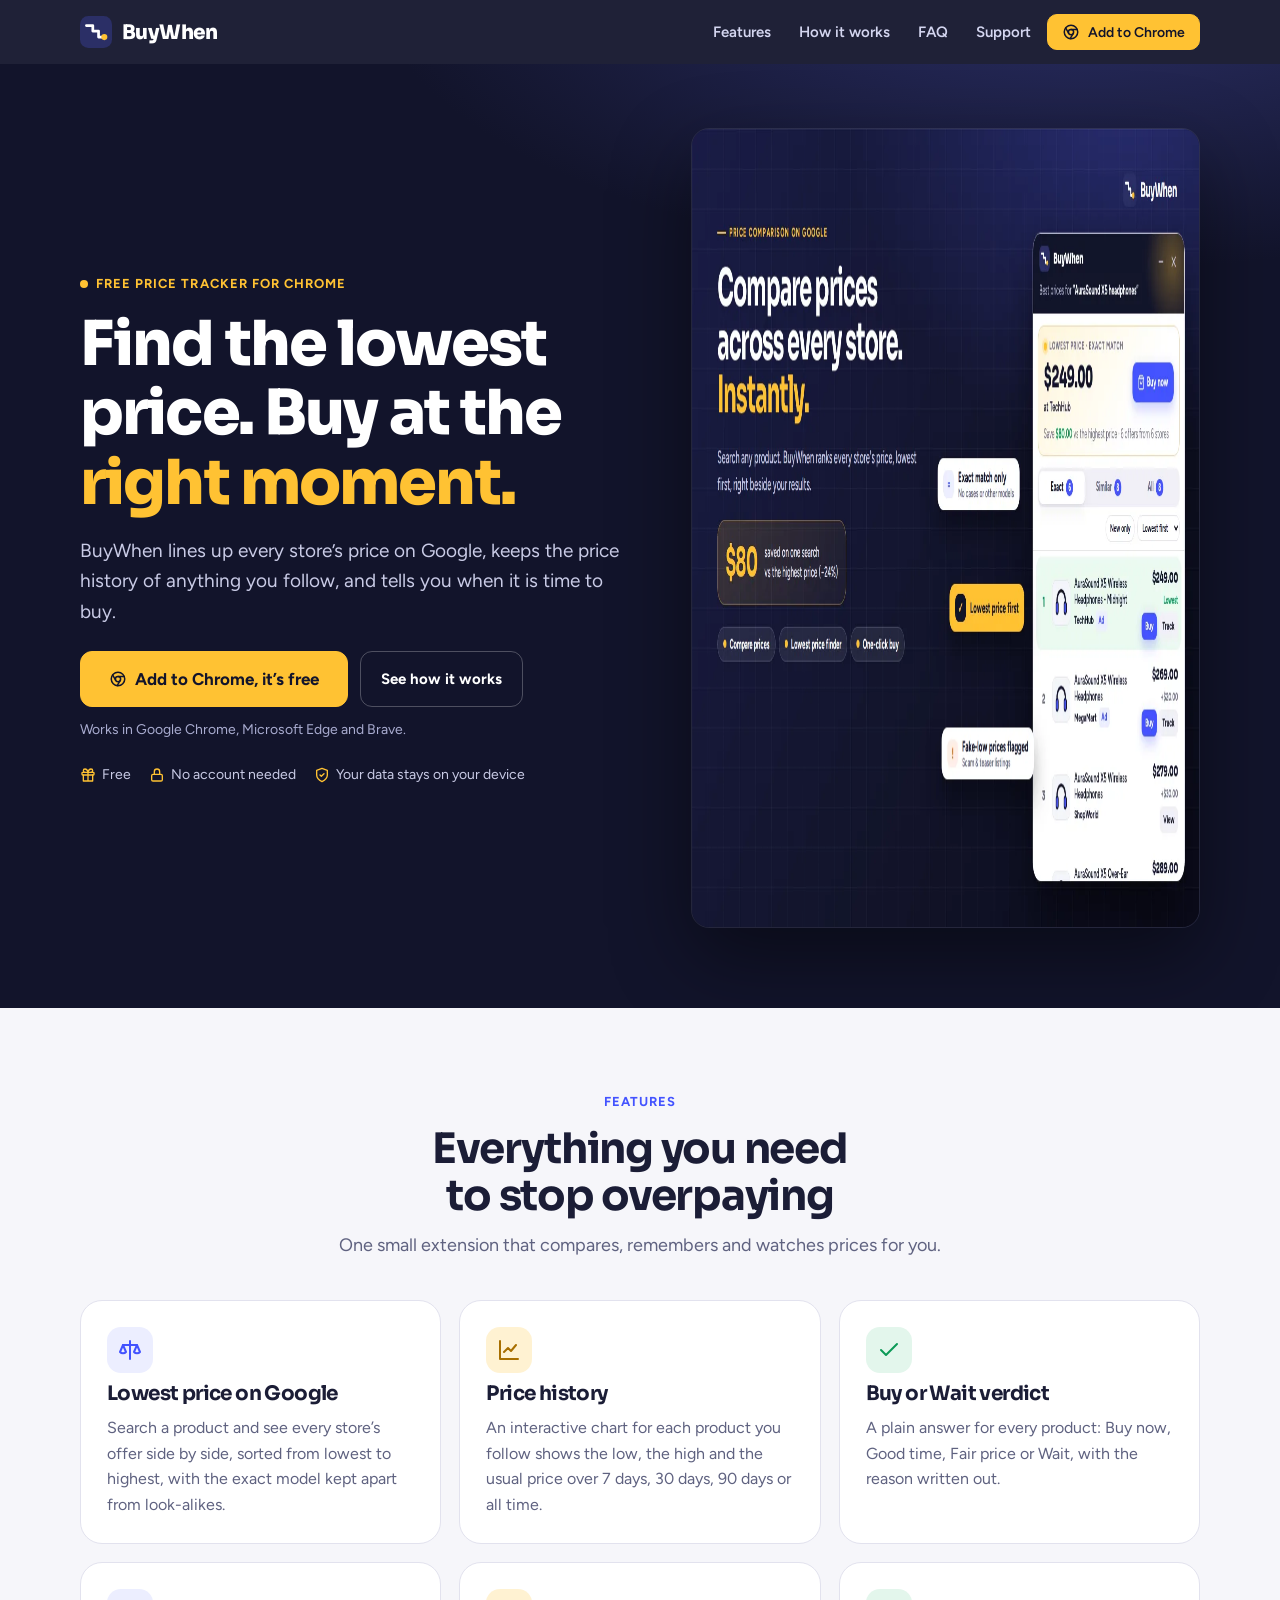
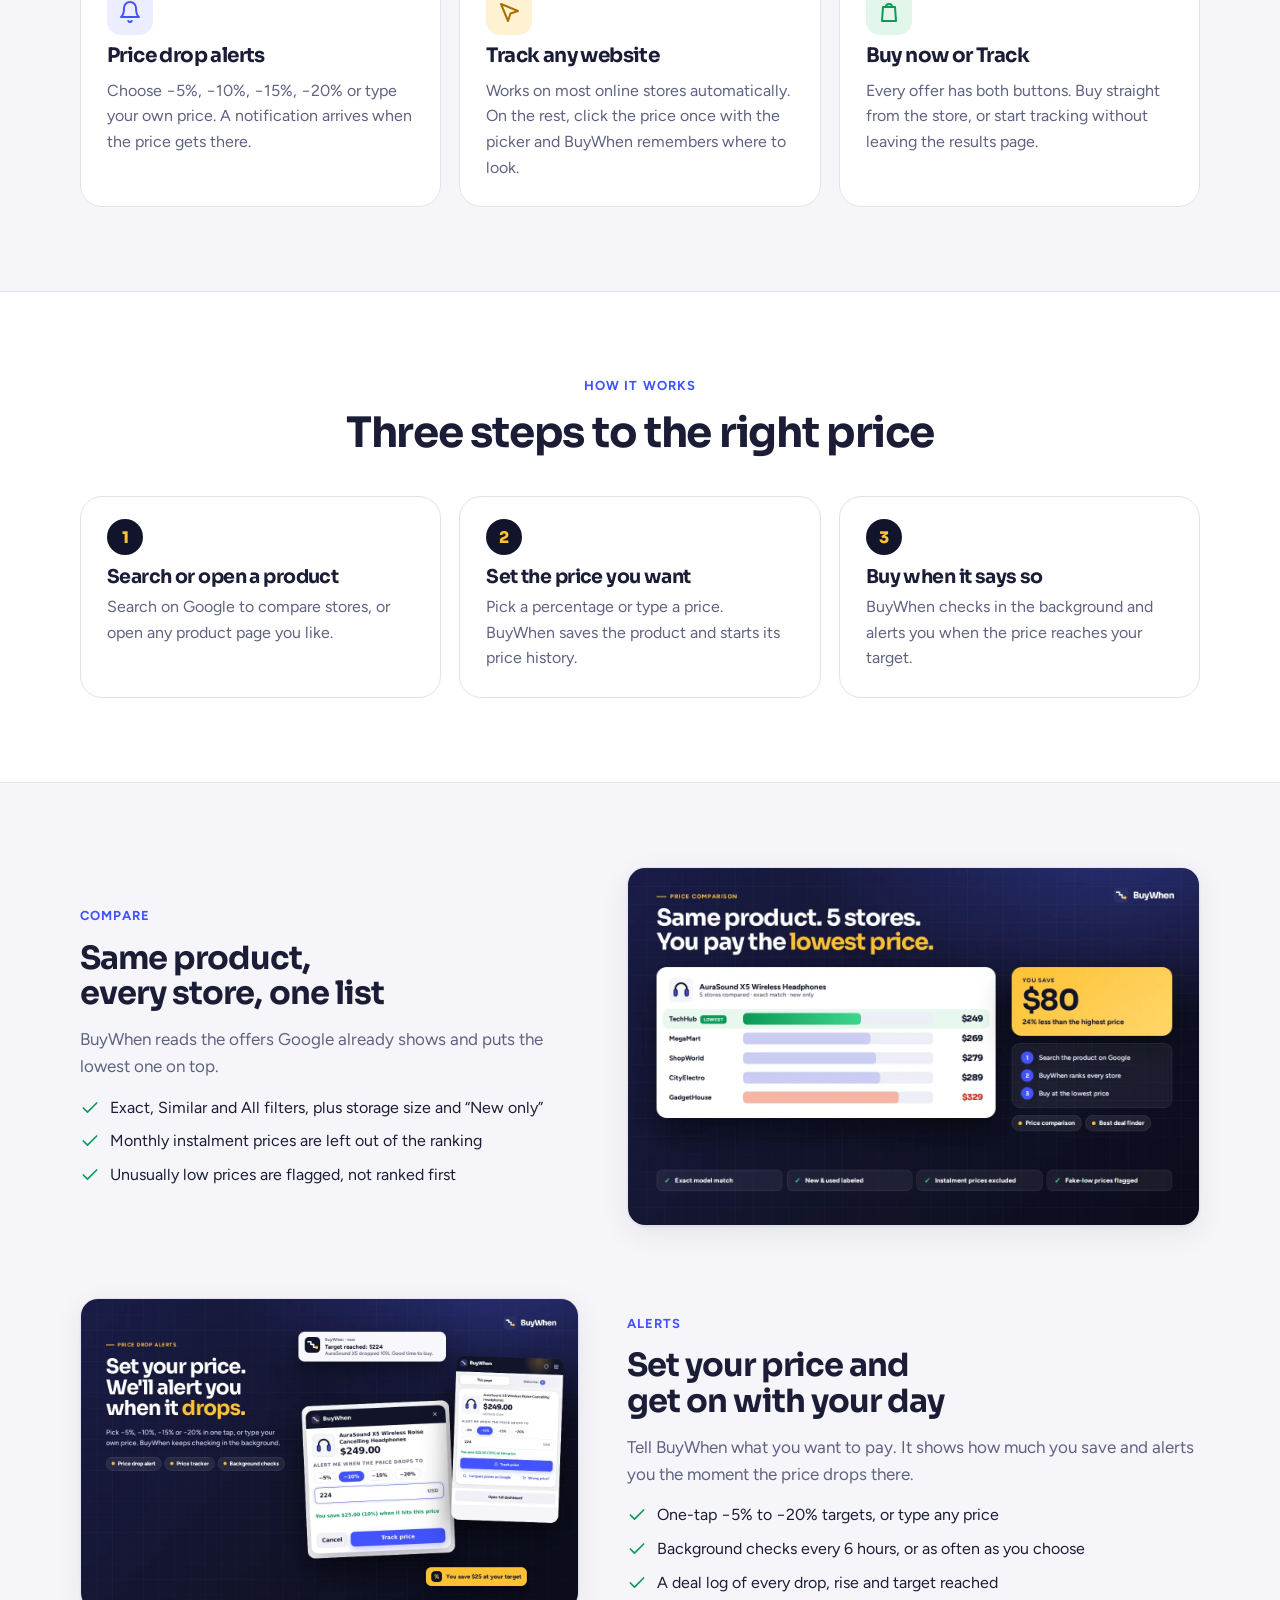
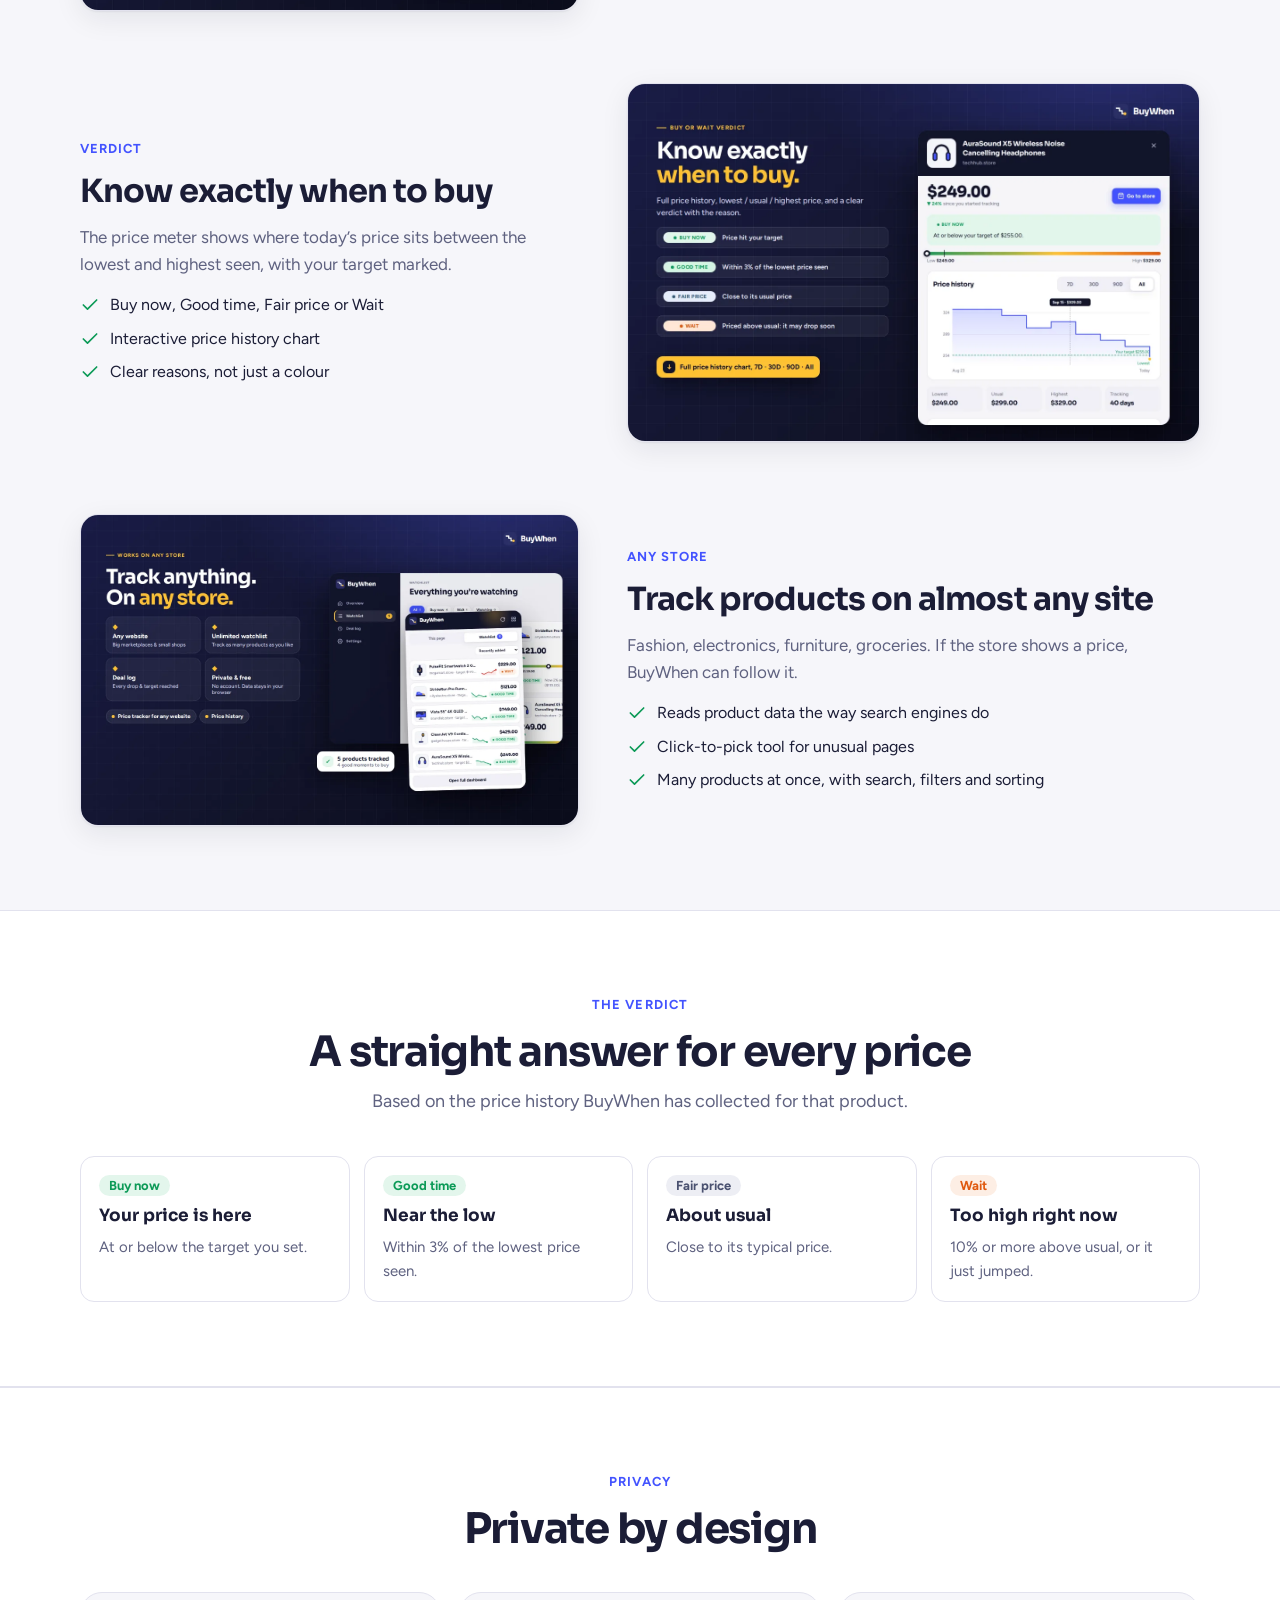
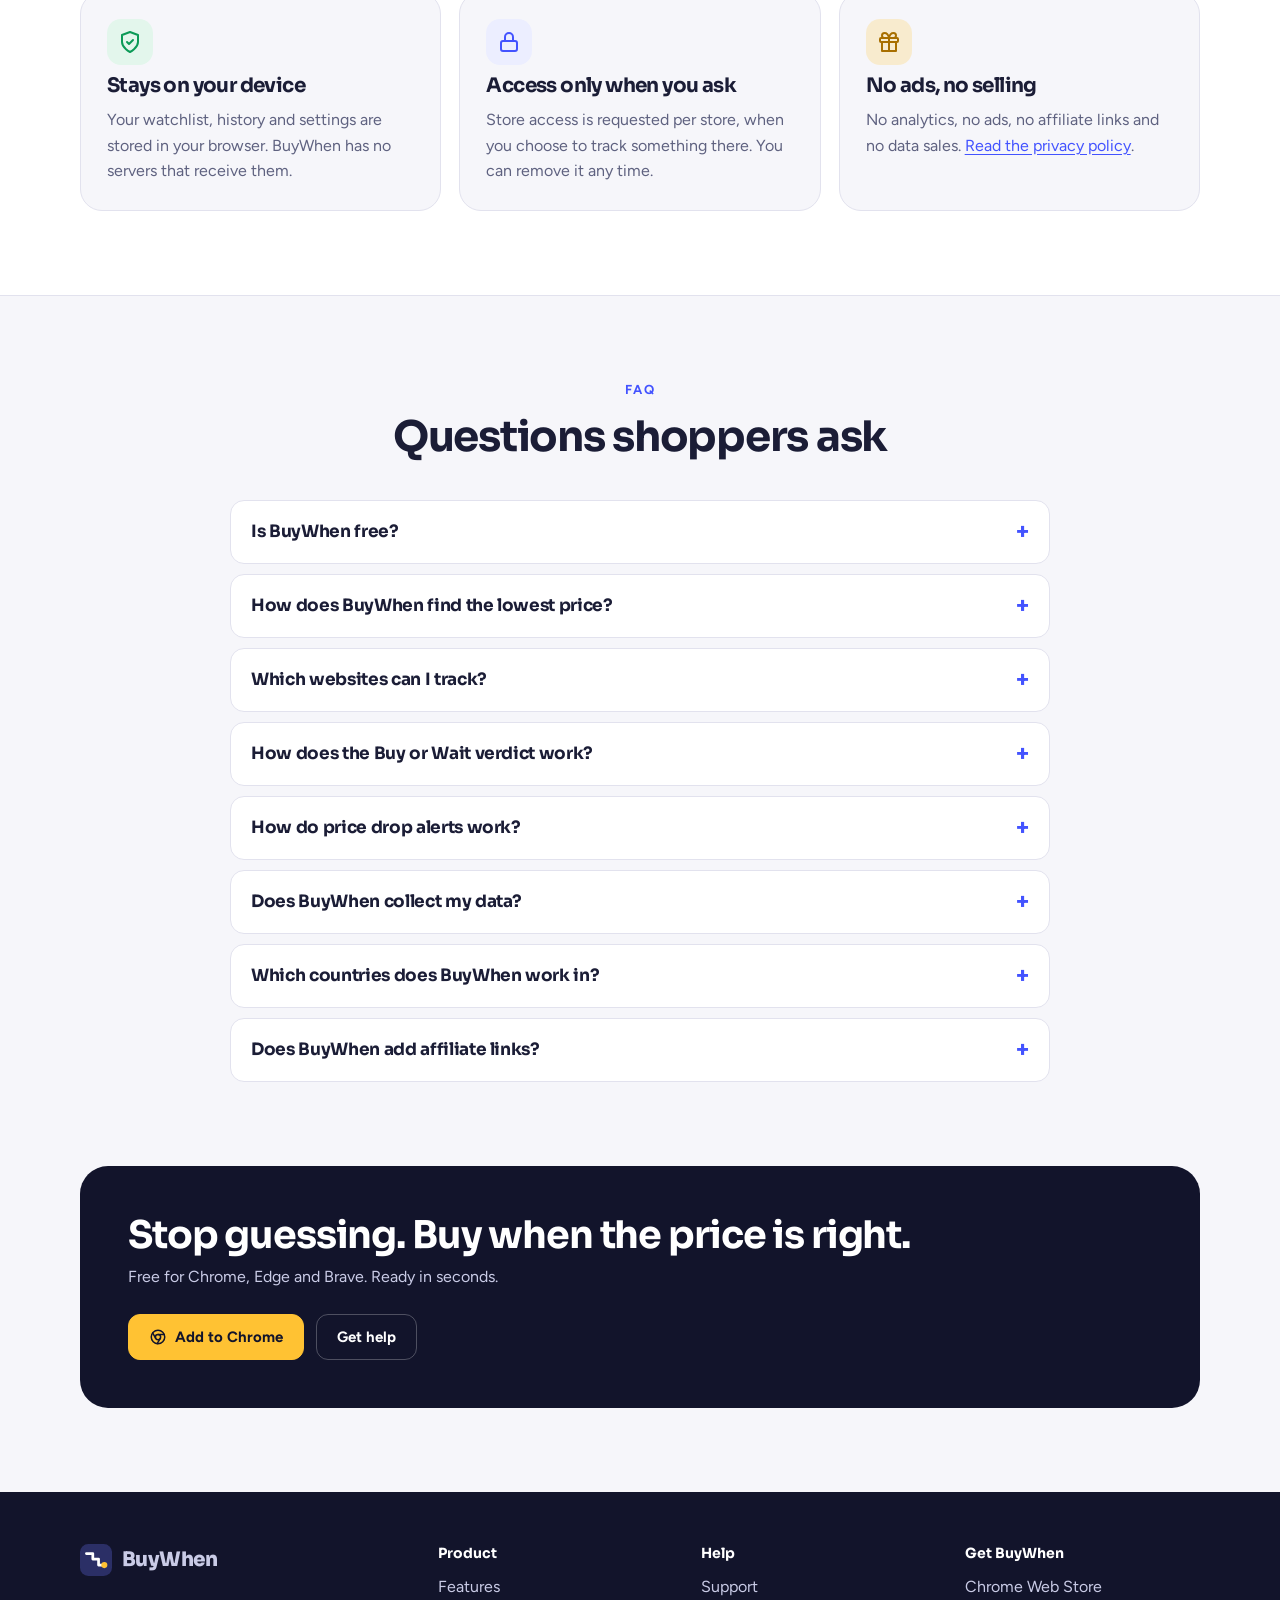
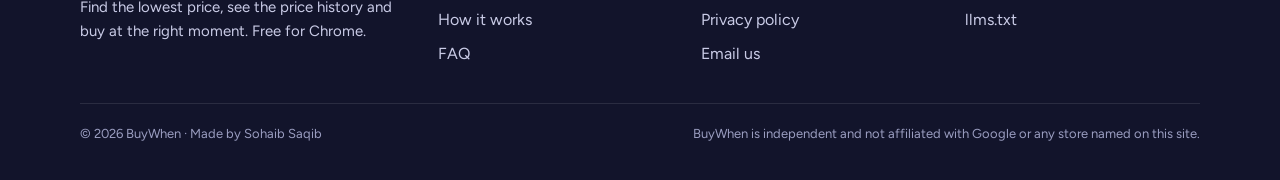
==== commit 90793ecc: "Add files via upload" ====
--- a/index.html
+++ b/index.html
@@ -30,7 +30,7 @@
 <link rel="alternate" type="text/plain" title="LLM summary" href="llms.txt">
 <script type="application/ld+json">{"@context": "https://schema.org", "@type": "WebSite", "name": "BuyWhen", "url": "https://buywhen.app/"}</script>
 <script type="application/ld+json">{"@context": "https://schema.org", "@type": "Organization", "name": "BuyWhen", "url": "https://buywhen.app/", "logo": "https://buywhen.app/assets/img/icon-512.png", "email": "sohaibsaqibai@gmail.com", "founder": {"@type": "Person", "name": "Sohaib Saqib"}, "contactPoint": {"@type": "ContactPoint", "contactType": "customer support", "email": "sohaibsaqibai@gmail.com", "availableLanguage": ["English"]}}</script>
-<script type="application/ld+json">{"@context": "https://schema.org", "@type": "SoftwareApplication", "name": "BuyWhen", "alternateName": "BuyWhen Price Tracker", "applicationCategory": "ShoppingApplication", "applicationSubCategory": "Browser extension", "operatingSystem": "Google Chrome, Microsoft Edge, Brave", "url": "https://buywhen.app/", "description": "Free browser extension that compares store prices on Google search, tracks the price of any product on any website, keeps price history and sends price drop alerts with a clear Buy or Wait verdict.", "offers": {"@type": "Offer", "price": "0", "priceCurrency": "USD"}, "featureList": ["Lowest price across stores on Google search results", "Price history chart", "Buy or Wait verdict", "Price drop alerts", "Track any product on any website", "Click-to-pick price tool", "Local-only data storage"], "screenshot": ["https://buywhen.app/assets/img/screenshot-1.webp", "https://buywhen.app/assets/img/screenshot-2.webp", "https://buywhen.app/assets/img/screenshot-3.webp", "https://buywhen.app/assets/img/screenshot-4.webp", "https://buywhen.app/assets/img/screenshot-5.webp"], "author": {"@type": "Person", "name": "Sohaib Saqib"}, "image": "https://buywhen.app/assets/img/icon-512.png"}</script>
+<script type="application/ld+json">{"@context": "https://schema.org", "@type": "SoftwareApplication", "name": "BuyWhen", "alternateName": "BuyWhen Price Tracker", "applicationCategory": "ShoppingApplication", "applicationSubCategory": "Browser extension", "operatingSystem": "Google Chrome, Microsoft Edge, Brave", "url": "https://buywhen.app/", "description": "Free browser extension that compares store prices on Google search, tracks the price of any product on any website, keeps price history and sends price drop alerts with a clear Buy or Wait verdict.", "offers": {"@type": "Offer", "price": "0", "priceCurrency": "USD"}, "installUrl": "https://chromewebstore.google.com/detail/bccmhfedgeiignhgkcecakenniikpidk", "downloadUrl": "https://chromewebstore.google.com/detail/bccmhfedgeiignhgkcecakenniikpidk", "sameAs": ["https://chromewebstore.google.com/detail/bccmhfedgeiignhgkcecakenniikpidk"], "featureList": ["Lowest price across stores on Google search results", "Price history chart", "Buy or Wait verdict", "Price drop alerts", "Track any product on any website", "Click-to-pick price tool", "Local-only data storage"], "screenshot": ["https://buywhen.app/assets/img/screenshot-1.webp", "https://buywhen.app/assets/img/screenshot-2.webp", "https://buywhen.app/assets/img/screenshot-3.webp", "https://buywhen.app/assets/img/screenshot-4.webp", "https://buywhen.app/assets/img/screenshot-5.webp"], "author": {"@type": "Person", "name": "Sohaib Saqib"}, "image": "https://buywhen.app/assets/img/icon-512.png"}</script>
 <script type="application/ld+json">{"@context": "https://schema.org", "@type": "FAQPage", "mainEntity": [{"@type": "Question", "name": "Is BuyWhen free?", "acceptedAnswer": {"@type": "Answer", "text": "Yes. BuyWhen is free to install and use. There is no account, no subscription and no paid tier."}}, {"@type": "Question", "name": "How does BuyWhen find the lowest price?", "acceptedAnswer": {"@type": "Answer", "text": "When you search for a product on Google, BuyWhen reads the shopping offers already shown on that results page and lists them from lowest to highest price. It separates the exact product from similar models, leaves out monthly instalment prices and flags prices that look unusually low."}}, {"@type": "Question", "name": "Which websites can I track?", "acceptedAnswer": {"@type": "Answer", "text": "Almost any online store. BuyWhen reads the price from the product page automatically on most stores. If it cannot find the price, use “Pick price on page” and click the price yourself."}}, {"@type": "Question", "name": "How does the Buy or Wait verdict work?", "acceptedAnswer": {"@type": "Answer", "text": "BuyWhen compares today’s price with the price history it has collected. If the price is at or below your target it says Buy now. Near the lowest price seen it says Good time. Well above the usual price, or right after a jump, it says Wait."}}, {"@type": "Question", "name": "How do price drop alerts work?", "acceptedAnswer": {"@type": "Answer", "text": "Set the price you want to pay. BuyWhen checks your tracked products in the background (every 6 hours by default) and shows a Chrome notification when the price reaches your target or drops by the amount you choose."}}, {"@type": "Question", "name": "Does BuyWhen collect my data?", "acceptedAnswer": {"@type": "Answer", "text": "No. BuyWhen has no servers, no analytics and no ads. Your watchlist, price history and settings stay in your browser on your device. Read the privacy policy for full details."}}, {"@type": "Question", "name": "Which countries does BuyWhen work in?", "acceptedAnswer": {"@type": "Answer", "text": "Tracking works on stores worldwide. The price comparison panel works on Google search in many countries, including the UAE, Saudi Arabia, the United States, the United Kingdom, India, Pakistan, Germany, France, Canada and Australia."}}, {"@type": "Question", "name": "Does BuyWhen add affiliate links?", "acceptedAnswer": {"@type": "Answer", "text": "No. Buy buttons go straight to the store’s own page. BuyWhen does not add affiliate tags or change the links you click."}}]}</script>
 </head>
 <body>
@@ -40,10 +40,10 @@
   <button class="menu-btn" aria-expanded="false" aria-controls="nav">Menu</button>
   <nav class="nav" id="nav" aria-label="Main">
     <a href="#features">Features</a>
-    <a href="price-search/">Price search</a>
-    <a href="price-tracker/">Price tracker</a>
+    <a href="#how">How it works</a>
+    <a href="#faq">FAQ</a>
     <a href="support/">Support</a>
-    <a class="btn gold sm" data-install href="https://chromewebstore.google.com/search/BuyWhen"><svg viewBox="0 0 24 24" fill="none" stroke="currentColor" stroke-width="2" stroke-linecap="round" stroke-linejoin="round" aria-hidden="true"><circle cx="12" cy="12" r="9"/><circle cx="12" cy="12" r="3.5"/><path d="M12 8.5h8.2M8.97 13.75 4.85 6.6M15.03 13.75 10.9 20.9"/></svg>Add to Chrome</a>
+    <a class="btn gold sm" data-install href="https://chromewebstore.google.com/detail/bccmhfedgeiignhgkcecakenniikpidk"><svg viewBox="0 0 24 24" fill="none" stroke="currentColor" stroke-width="2" stroke-linecap="round" stroke-linejoin="round" aria-hidden="true"><circle cx="12" cy="12" r="9"/><circle cx="12" cy="12" r="3.5"/><path d="M12 8.5h8.2M8.97 13.75 4.85 6.6M15.03 13.75 10.9 20.9"/></svg>Add to Chrome</a>
   </nav>
 </div></header>
 <main id="main">
@@ -52,18 +52,11 @@
     <span class="eyebrow">Free price tracker for Chrome</span>
     <h1>Find the lowest price. Buy at the <em>right moment.</em></h1>
     <p class="lede">BuyWhen lines up every store’s price on Google, keeps the price history of anything you follow, and tells you when it is time to buy.</p>
-    <form class="search" action="price-search/" method="get" role="search" data-search>
-      <label class="sr" for="hq">Product to compare</label>
-      <input class="input" id="hq" type="search" name="q" placeholder="Search a product, e.g. iPhone 17 256GB" required autocomplete="off">
-      <label class="sr" for="hr">Your country</label>
-      <select class="input" id="hr" name="r"><option value="us">United States</option></select>
-      <button class="btn primary" type="submit"><svg viewBox="0 0 24 24" fill="none" stroke="currentColor" stroke-width="2" stroke-linecap="round" stroke-linejoin="round" aria-hidden="true"><circle cx="11" cy="11" r="7"/><path d="m20 20-3.5-3.5"/></svg>Compare prices</button>
-    </form>
-    <p class="hint">Shows the Google comparison and the main stores in your country. With the extension, every store’s price is ranked for you.</p>
     <div class="cta">
-      <a class="btn gold" data-install href="https://chromewebstore.google.com/search/BuyWhen"><svg viewBox="0 0 24 24" fill="none" stroke="currentColor" stroke-width="2" stroke-linecap="round" stroke-linejoin="round" aria-hidden="true"><circle cx="12" cy="12" r="9"/><circle cx="12" cy="12" r="3.5"/><path d="M12 8.5h8.2M8.97 13.75 4.85 6.6M15.03 13.75 10.9 20.9"/></svg>Add to Chrome, it’s free</a>
-      <a class="btn ghost-dark" href="price-tracker/">Try the web tracker</a>
+      <a class="btn gold" data-install href="https://chromewebstore.google.com/detail/bccmhfedgeiignhgkcecakenniikpidk" style="min-height:56px;padding:0 28px;font-size:17px"><svg viewBox="0 0 24 24" fill="none" stroke="currentColor" stroke-width="2" stroke-linecap="round" stroke-linejoin="round" aria-hidden="true"><circle cx="12" cy="12" r="9"/><circle cx="12" cy="12" r="3.5"/><path d="M12 8.5h8.2M8.97 13.75 4.85 6.6M15.03 13.75 10.9 20.9"/></svg>Add to Chrome, it’s free</a>
+      <a class="btn ghost-dark" href="#how" style="min-height:56px">See how it works</a>
     </div>
+    <p class="hint">Works in Google Chrome, Microsoft Edge and Brave.</p>
     <div class="trust"><span><svg viewBox="0 0 24 24" fill="none" stroke="currentColor" stroke-width="2" stroke-linecap="round" stroke-linejoin="round" aria-hidden="true"><rect x="3" y="8" width="18" height="4" rx="1"/><path d="M12 8v13M19 12v9H5v-9"/><path d="M7.5 8a2.5 2.5 0 0 1 0-5C11 3 12 8 12 8s1-5 4.5-5a2.5 2.5 0 0 1 0 5"/></svg>Free</span><span><svg viewBox="0 0 24 24" fill="none" stroke="currentColor" stroke-width="2" stroke-linecap="round" stroke-linejoin="round" aria-hidden="true"><rect x="4" y="11" width="16" height="10" rx="2"/><path d="M8 11V7a4 4 0 0 1 8 0v4"/></svg>No account needed</span><span><svg viewBox="0 0 24 24" fill="none" stroke="currentColor" stroke-width="2" stroke-linecap="round" stroke-linejoin="round" aria-hidden="true"><path d="M12 22s8-4 8-10V5l-8-3-8 3v7c0 6 8 10 8 10z"/><path d="m9 12 2 2 4-4"/></svg>Your data stays on your device</span></div>
   </div>
   <div class="hero-art"><img src="assets/img/screenshot-1.webp" width="1280" height="800" alt="BuyWhen panel on Google listing one product's prices from several stores, lowest first" fetchpriority="high"></div>
@@ -123,13 +116,6 @@
   </div>
 </div></section>
 
-<section class="band"><div class="wrap">
-  <div class="head center"><span class="kicker">On this website</span><h2>Try BuyWhen right here</h2><p>Two tools that work in any browser, even before you install the extension.</p></div>
-  <div class="grid c2">
-    <article class="card"><span class="ico"><svg viewBox="0 0 24 24" fill="none" stroke="currentColor" stroke-width="2" stroke-linecap="round" stroke-linejoin="round" aria-hidden="true"><circle cx="11" cy="11" r="7"/><path d="m20 20-3.5-3.5"/></svg></span><h3>Price search</h3><p>Type a product and your country. Open the Google comparison in one click, or jump straight to the search page of the main stores near you.</p><a class="btn primary" href="price-search/" style="align-self:flex-start">Open price search<svg viewBox="0 0 24 24" fill="none" stroke="currentColor" stroke-width="2" stroke-linecap="round" stroke-linejoin="round" aria-hidden="true"><path d="M5 12h14M13 6l6 6-6 6"/></svg></a></article>
-    <article class="card"><span class="ico gold"><svg viewBox="0 0 24 24" fill="none" stroke="currentColor" stroke-width="2" stroke-linecap="round" stroke-linejoin="round" aria-hidden="true"><path d="M8 6h13M8 12h13M8 18h13M3 6h.01M3 12h.01M3 18h.01"/></svg></span><h3>Web price tracker</h3><p>Keep a watchlist with target prices and a Buy or Wait verdict. Saved in your browser only. Move it into the extension any time for automatic checks.</p><a class="btn" href="price-tracker/" style="align-self:flex-start">Open price tracker<svg viewBox="0 0 24 24" fill="none" stroke="currentColor" stroke-width="2" stroke-linecap="round" stroke-linejoin="round" aria-hidden="true"><path d="M5 12h14M13 6l6 6-6 6"/></svg></a></article>
-  </div>
-</div></section>
 
 <section class="band alt"><div class="wrap">
   <div class="head center"><span class="kicker">Privacy</span><h2>Private by design</h2></div>
@@ -150,7 +136,7 @@
 <section class="band" style="padding-top:0"><div class="wrap">
   <div class="cta-band">
     <div><h2>Stop guessing. Buy when the price is right.</h2><p>Free for Chrome, Edge and Brave. Ready in seconds.</p></div>
-    <div class="row"><a class="btn gold" data-install href="https://chromewebstore.google.com/search/BuyWhen"><svg viewBox="0 0 24 24" fill="none" stroke="currentColor" stroke-width="2" stroke-linecap="round" stroke-linejoin="round" aria-hidden="true"><circle cx="12" cy="12" r="9"/><circle cx="12" cy="12" r="3.5"/><path d="M12 8.5h8.2M8.97 13.75 4.85 6.6M15.03 13.75 10.9 20.9"/></svg>Add to Chrome</a><a class="btn ghost-dark" href="support/">Get help</a></div>
+    <div class="row"><a class="btn gold" data-install href="https://chromewebstore.google.com/detail/bccmhfedgeiignhgkcecakenniikpidk"><svg viewBox="0 0 24 24" fill="none" stroke="currentColor" stroke-width="2" stroke-linecap="round" stroke-linejoin="round" aria-hidden="true"><circle cx="12" cy="12" r="9"/><circle cx="12" cy="12" r="3.5"/><path d="M12 8.5h8.2M8.97 13.75 4.85 6.6M15.03 13.75 10.9 20.9"/></svg>Add to Chrome</a><a class="btn ghost-dark" href="support/">Get help</a></div>
   </div>
 </div></section>
 </main>
@@ -163,17 +149,15 @@
     <div><h4>Product</h4><ul>
       <li><a href="#features">Features</a></li>
       <li><a href="#how">How it works</a></li>
-      <li><a href="price-search/">Price search</a></li>
-      <li><a href="price-tracker/">Web price tracker</a></li>
+      <li><a href="#faq">FAQ</a></li>
     </ul></div>
     <div><h4>Help</h4><ul>
       <li><a href="support/">Support</a></li>
-      <li><a href="#faq">FAQ</a></li>
       <li><a href="privacy/">Privacy policy</a></li>
       <li><a href="mailto:sohaibsaqibai@gmail.com">Email us</a></li>
     </ul></div>
     <div><h4>Get BuyWhen</h4><ul>
-      <li><a data-install href="https://chromewebstore.google.com/search/BuyWhen">Chrome Web Store</a></li>
+      <li><a data-install href="https://chromewebstore.google.com/detail/bccmhfedgeiignhgkcecakenniikpidk">Chrome Web Store</a></li>
       <li><a href="llms.txt">llms.txt</a></li>
     </ul></div>
   </div>
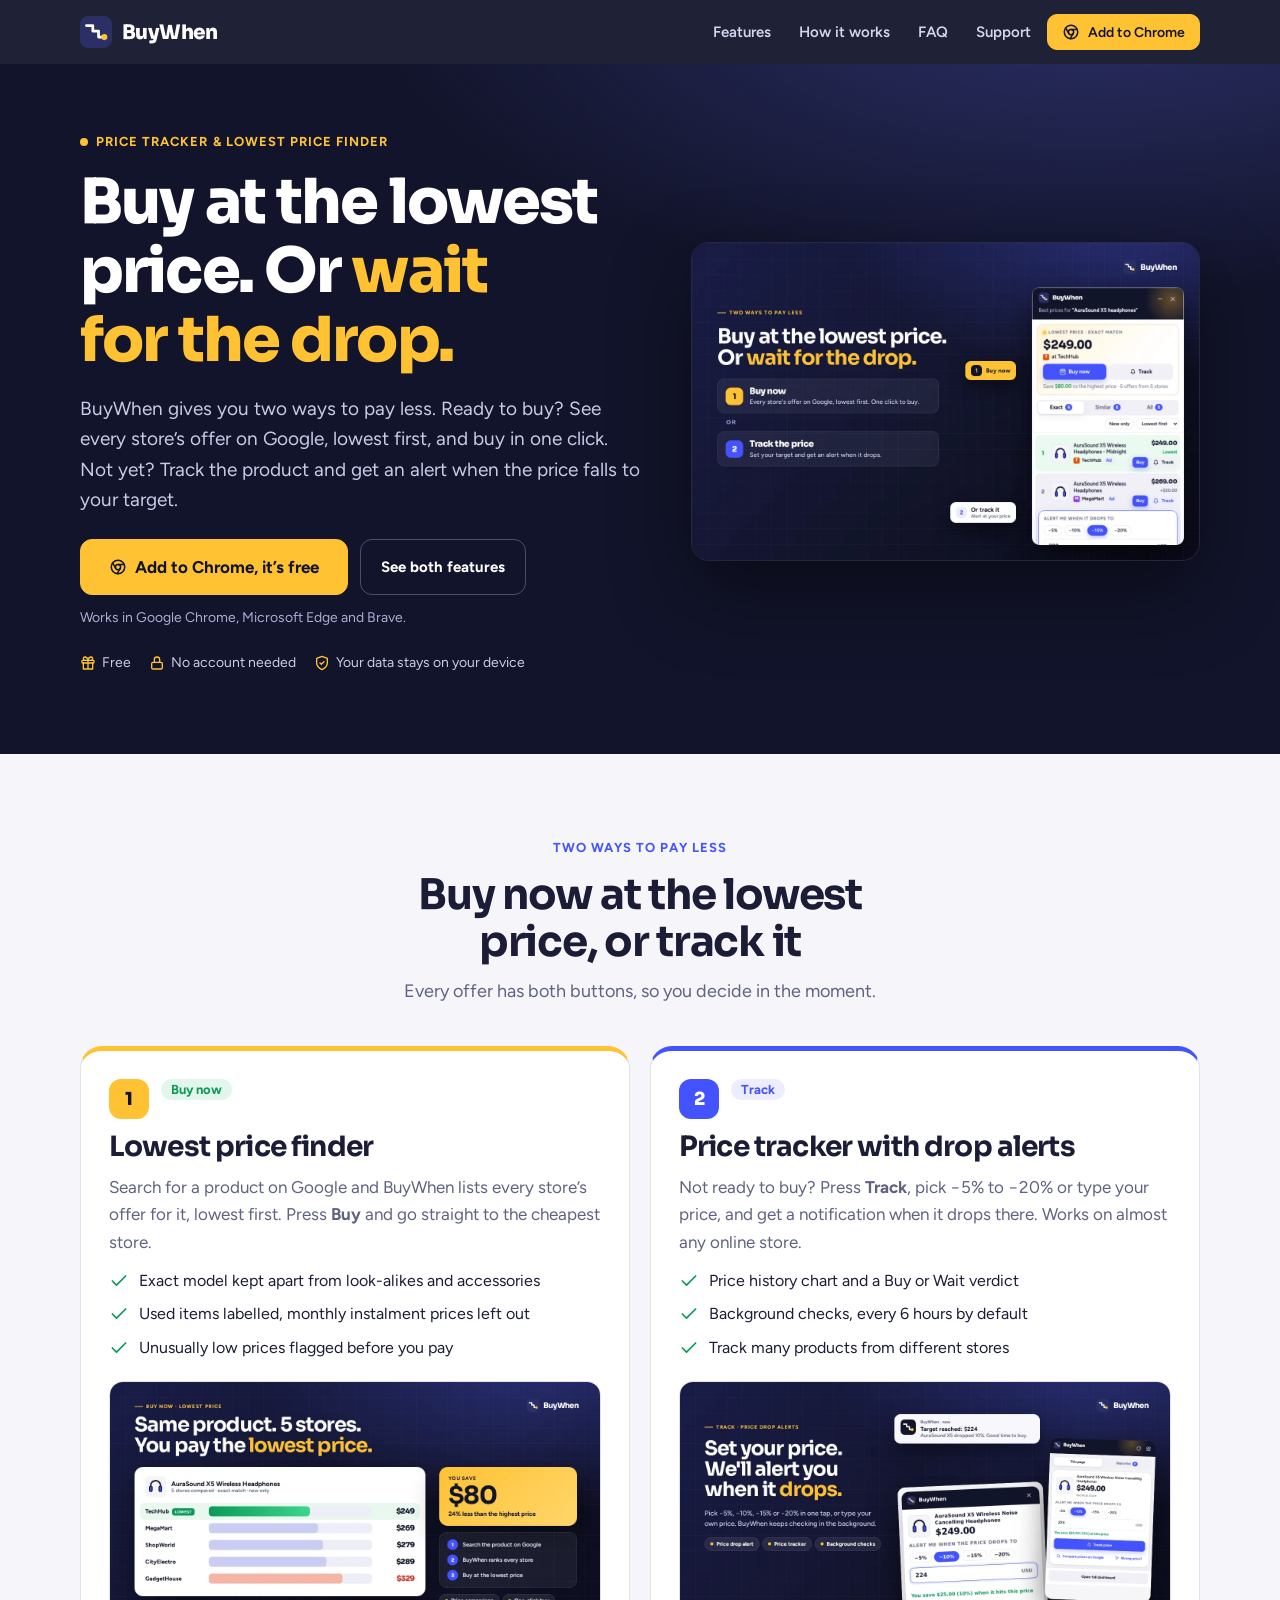
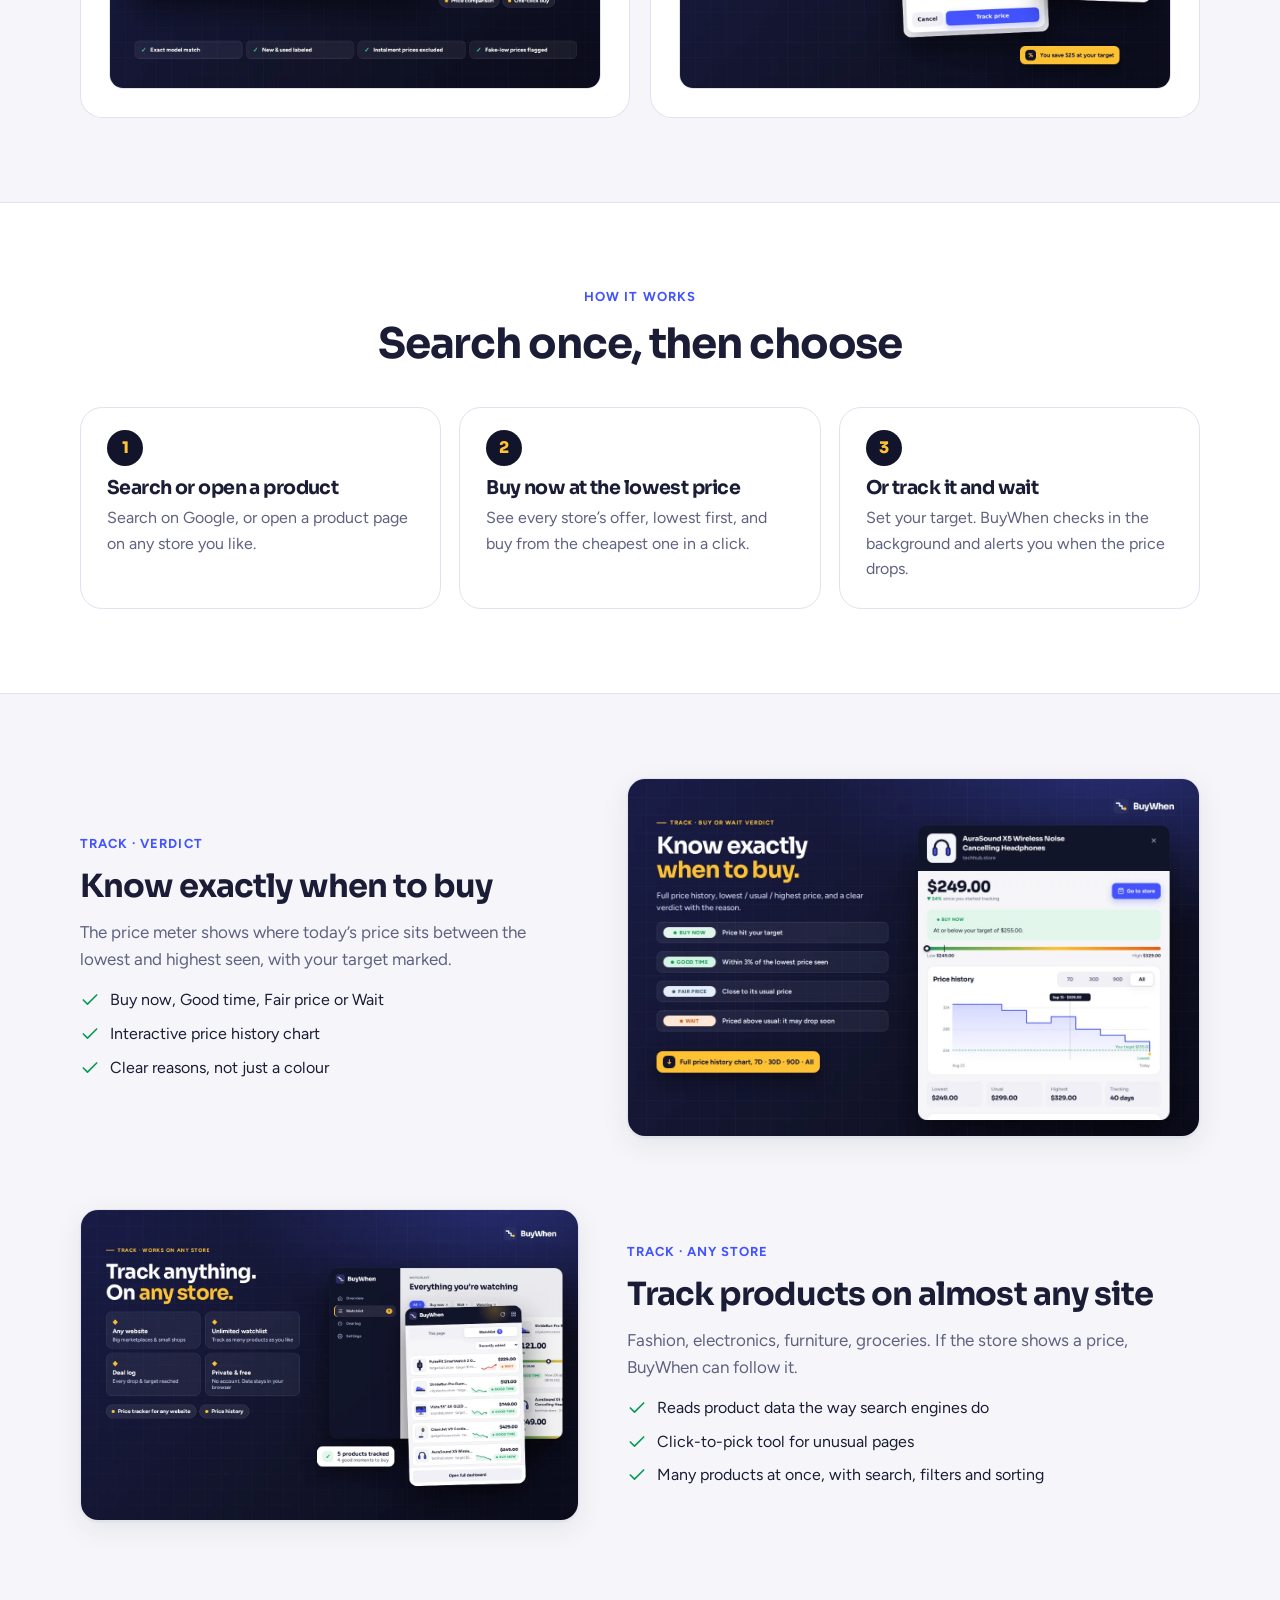
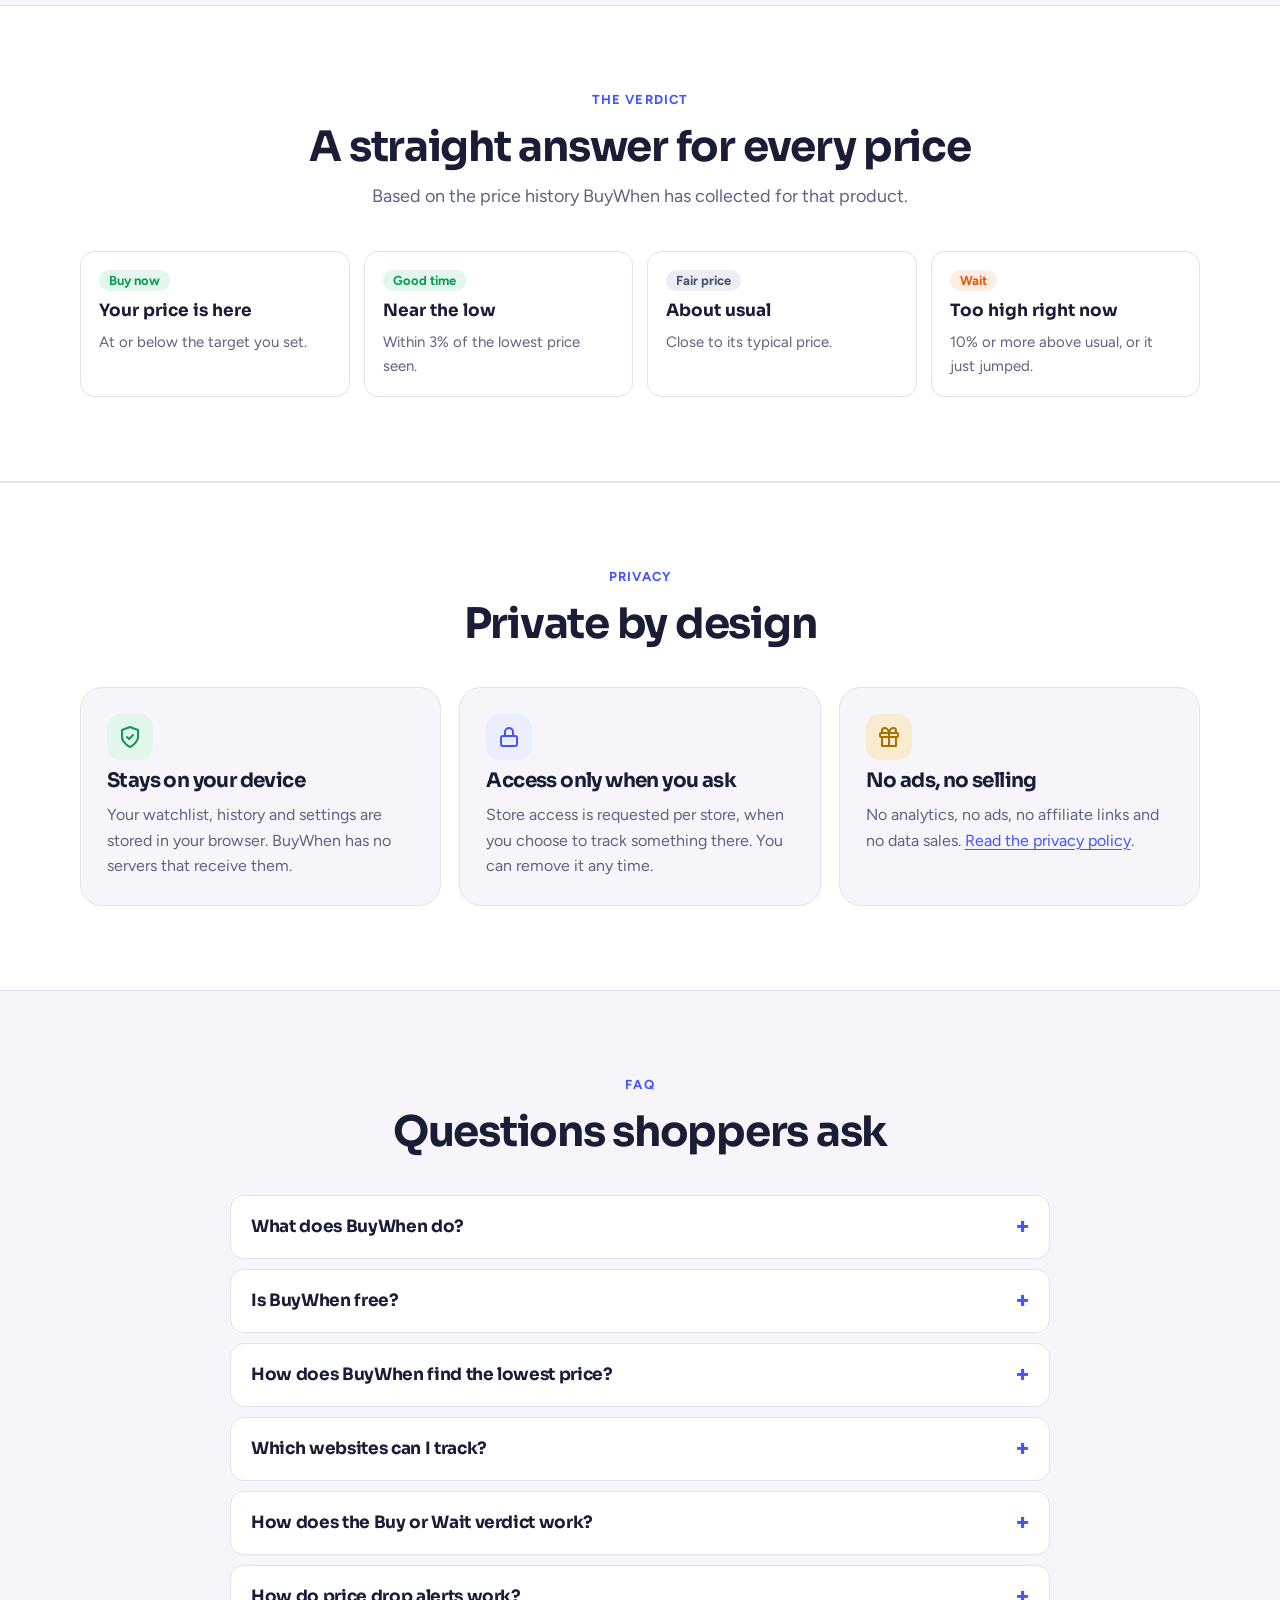
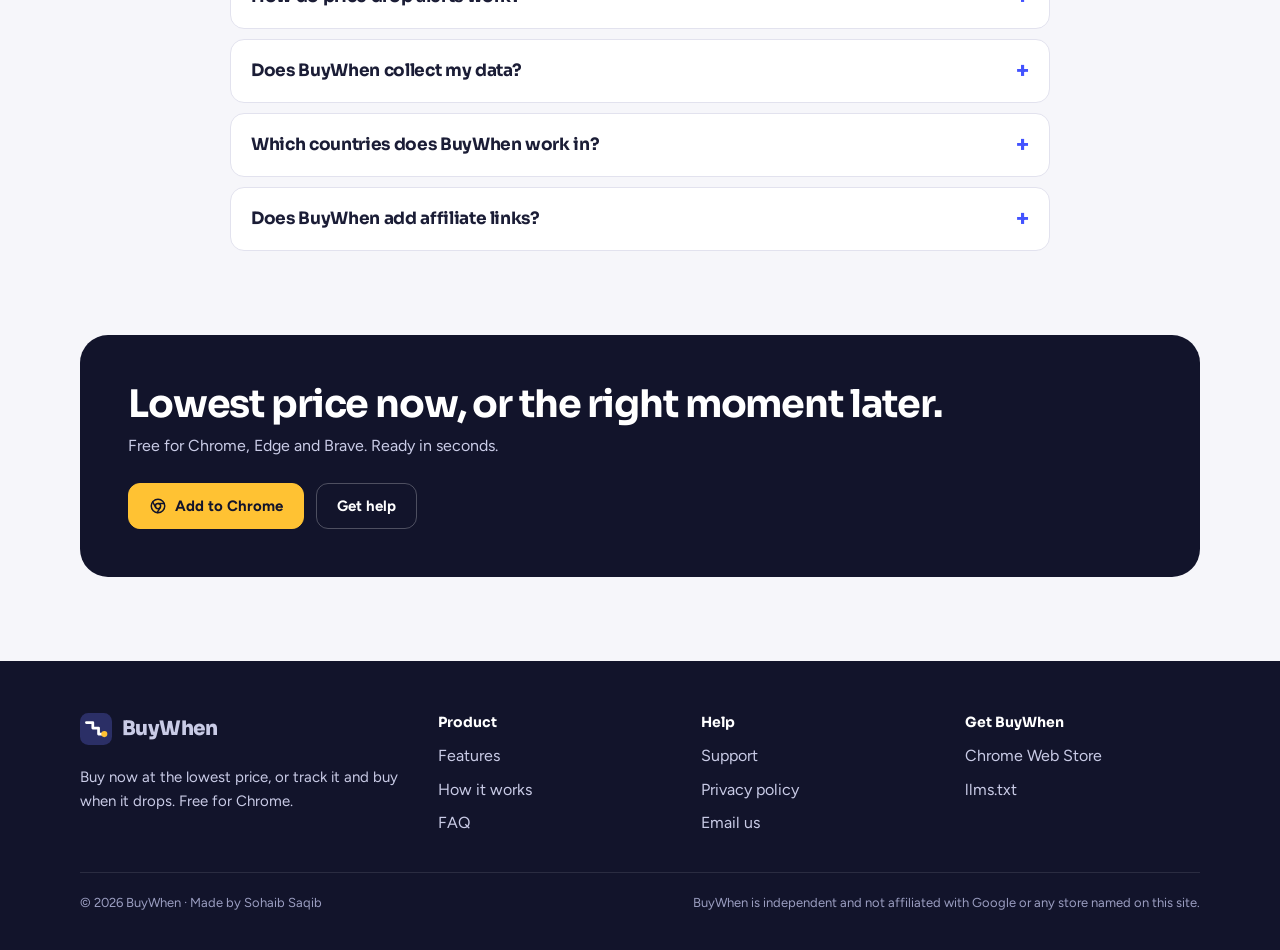
==== commit 96b137f1: "Add files via upload" ====
--- a/index.html
+++ b/index.html
@@ -3,22 +3,22 @@
 <head>
 <meta charset="utf-8">
 <meta name="viewport" content="width=device-width, initial-scale=1">
-<title>BuyWhen: Price Tracker, Price History & Price Drop Alerts for Chrome</title>
-<meta name="description" content="Compare store prices on Google, see the price history of any product and get price drop alerts with a clear Buy or Wait verdict. Free Chrome extension.">
+<title>BuyWhen: Price Tracker & Lowest Price Finder for Chrome</title>
+<meta name="description" content="Two ways to pay less: buy now at the lowest price across stores on Google, or track any product and get a price drop alert. Free Chrome extension.">
 <meta name="robots" content="index, follow">
 <link rel="canonical" href="https://buywhen.app/">
 <meta name="theme-color" content="#12142b">
 <meta property="og:type" content="website">
 <meta property="og:site_name" content="BuyWhen">
-<meta property="og:title" content="BuyWhen: Price Tracker, Price History & Price Drop Alerts for Chrome">
-<meta property="og:description" content="Compare store prices on Google, see the price history of any product and get price drop alerts with a clear Buy or Wait verdict. Free Chrome extension.">
+<meta property="og:title" content="BuyWhen: Price Tracker & Lowest Price Finder for Chrome">
+<meta property="og:description" content="Two ways to pay less: buy now at the lowest price across stores on Google, or track any product and get a price drop alert. Free Chrome extension.">
 <meta property="og:url" content="https://buywhen.app/">
 <meta property="og:image" content="https://buywhen.app/assets/img/og-image.png">
 <meta property="og:image:width" content="1200">
 <meta property="og:image:height" content="630">
 <meta name="twitter:card" content="summary_large_image">
-<meta name="twitter:title" content="BuyWhen: Price Tracker, Price History & Price Drop Alerts for Chrome">
-<meta name="twitter:description" content="Compare store prices on Google, see the price history of any product and get price drop alerts with a clear Buy or Wait verdict. Free Chrome extension.">
+<meta name="twitter:title" content="BuyWhen: Price Tracker & Lowest Price Finder for Chrome">
+<meta name="twitter:description" content="Two ways to pay less: buy now at the lowest price across stores on Google, or track any product and get a price drop alert. Free Chrome extension.">
 <meta name="twitter:image" content="https://buywhen.app/assets/img/og-image.png">
 <link rel="icon" href="favicon.svg" type="image/svg+xml">
 <link rel="icon" href="assets/img/favicon-32.png" sizes="32x32" type="image/png">
@@ -30,8 +30,8 @@
 <link rel="alternate" type="text/plain" title="LLM summary" href="llms.txt">
 <script type="application/ld+json">{"@context": "https://schema.org", "@type": "WebSite", "name": "BuyWhen", "url": "https://buywhen.app/"}</script>
 <script type="application/ld+json">{"@context": "https://schema.org", "@type": "Organization", "name": "BuyWhen", "url": "https://buywhen.app/", "logo": "https://buywhen.app/assets/img/icon-512.png", "email": "sohaibsaqibai@gmail.com", "founder": {"@type": "Person", "name": "Sohaib Saqib"}, "contactPoint": {"@type": "ContactPoint", "contactType": "customer support", "email": "sohaibsaqibai@gmail.com", "availableLanguage": ["English"]}}</script>
-<script type="application/ld+json">{"@context": "https://schema.org", "@type": "SoftwareApplication", "name": "BuyWhen", "alternateName": "BuyWhen Price Tracker", "applicationCategory": "ShoppingApplication", "applicationSubCategory": "Browser extension", "operatingSystem": "Google Chrome, Microsoft Edge, Brave", "url": "https://buywhen.app/", "description": "Free browser extension that compares store prices on Google search, tracks the price of any product on any website, keeps price history and sends price drop alerts with a clear Buy or Wait verdict.", "offers": {"@type": "Offer", "price": "0", "priceCurrency": "USD"}, "installUrl": "https://chromewebstore.google.com/detail/bccmhfedgeiignhgkcecakenniikpidk", "downloadUrl": "https://chromewebstore.google.com/detail/bccmhfedgeiignhgkcecakenniikpidk", "sameAs": ["https://chromewebstore.google.com/detail/bccmhfedgeiignhgkcecakenniikpidk"], "featureList": ["Lowest price across stores on Google search results", "Price history chart", "Buy or Wait verdict", "Price drop alerts", "Track any product on any website", "Click-to-pick price tool", "Local-only data storage"], "screenshot": ["https://buywhen.app/assets/img/screenshot-1.webp", "https://buywhen.app/assets/img/screenshot-2.webp", "https://buywhen.app/assets/img/screenshot-3.webp", "https://buywhen.app/assets/img/screenshot-4.webp", "https://buywhen.app/assets/img/screenshot-5.webp"], "author": {"@type": "Person", "name": "Sohaib Saqib"}, "image": "https://buywhen.app/assets/img/icon-512.png"}</script>
-<script type="application/ld+json">{"@context": "https://schema.org", "@type": "FAQPage", "mainEntity": [{"@type": "Question", "name": "Is BuyWhen free?", "acceptedAnswer": {"@type": "Answer", "text": "Yes. BuyWhen is free to install and use. There is no account, no subscription and no paid tier."}}, {"@type": "Question", "name": "How does BuyWhen find the lowest price?", "acceptedAnswer": {"@type": "Answer", "text": "When you search for a product on Google, BuyWhen reads the shopping offers already shown on that results page and lists them from lowest to highest price. It separates the exact product from similar models, leaves out monthly instalment prices and flags prices that look unusually low."}}, {"@type": "Question", "name": "Which websites can I track?", "acceptedAnswer": {"@type": "Answer", "text": "Almost any online store. BuyWhen reads the price from the product page automatically on most stores. If it cannot find the price, use “Pick price on page” and click the price yourself."}}, {"@type": "Question", "name": "How does the Buy or Wait verdict work?", "acceptedAnswer": {"@type": "Answer", "text": "BuyWhen compares today’s price with the price history it has collected. If the price is at or below your target it says Buy now. Near the lowest price seen it says Good time. Well above the usual price, or right after a jump, it says Wait."}}, {"@type": "Question", "name": "How do price drop alerts work?", "acceptedAnswer": {"@type": "Answer", "text": "Set the price you want to pay. BuyWhen checks your tracked products in the background (every 6 hours by default) and shows a Chrome notification when the price reaches your target or drops by the amount you choose."}}, {"@type": "Question", "name": "Does BuyWhen collect my data?", "acceptedAnswer": {"@type": "Answer", "text": "No. BuyWhen has no servers, no analytics and no ads. Your watchlist, price history and settings stay in your browser on your device. Read the privacy policy for full details."}}, {"@type": "Question", "name": "Which countries does BuyWhen work in?", "acceptedAnswer": {"@type": "Answer", "text": "Tracking works on stores worldwide. The price comparison panel works on Google search in many countries, including the UAE, Saudi Arabia, the United States, the United Kingdom, India, Pakistan, Germany, France, Canada and Australia."}}, {"@type": "Question", "name": "Does BuyWhen add affiliate links?", "acceptedAnswer": {"@type": "Answer", "text": "No. Buy buttons go straight to the store’s own page. BuyWhen does not add affiliate tags or change the links you click."}}]}</script>
+<script type="application/ld+json">{"@context": "https://schema.org", "@type": "SoftwareApplication", "name": "BuyWhen", "alternateName": ["BuyWhen Price Tracker", "BuyWhen Lowest Price Finder"], "applicationCategory": "ShoppingApplication", "applicationSubCategory": "Browser extension", "operatingSystem": "Google Chrome, Microsoft Edge, Brave", "url": "https://buywhen.app/", "description": "Free browser extension with two ways to pay less: buy now at the lowest price by comparing every store's offer on Google search, or track the price of any product on any website and get a price drop alert, with price history and a Buy or Wait verdict.", "offers": {"@type": "Offer", "price": "0", "priceCurrency": "USD"}, "installUrl": "https://chromewebstore.google.com/detail/bccmhfedgeiignhgkcecakenniikpidk", "downloadUrl": "https://chromewebstore.google.com/detail/bccmhfedgeiignhgkcecakenniikpidk", "sameAs": ["https://chromewebstore.google.com/detail/bccmhfedgeiignhgkcecakenniikpidk"], "featureList": ["Lowest price across stores on Google search results", "Price history chart", "Buy or Wait verdict", "Price drop alerts", "Track any product on any website", "Click-to-pick price tool", "Local-only data storage"], "screenshot": ["https://buywhen.app/assets/img/screenshot-1.webp", "https://buywhen.app/assets/img/screenshot-2.webp", "https://buywhen.app/assets/img/screenshot-3.webp", "https://buywhen.app/assets/img/screenshot-4.webp", "https://buywhen.app/assets/img/screenshot-5.webp"], "author": {"@type": "Person", "name": "Sohaib Saqib"}, "image": "https://buywhen.app/assets/img/icon-512.png"}</script>
+<script type="application/ld+json">{"@context": "https://schema.org", "@type": "FAQPage", "mainEntity": [{"@type": "Question", "name": "What does BuyWhen do?", "acceptedAnswer": {"@type": "Answer", "text": "BuyWhen gives you two ways to pay less. If you want to buy now, it shows every store’s price for the product on Google, lowest first, so you can buy from the cheapest store. If you would rather wait, it tracks the price and alerts you when it drops to your target."}}, {"@type": "Question", "name": "Is BuyWhen free?", "acceptedAnswer": {"@type": "Answer", "text": "Yes. BuyWhen is free to install and use. There is no account, no subscription and no paid tier."}}, {"@type": "Question", "name": "How does BuyWhen find the lowest price?", "acceptedAnswer": {"@type": "Answer", "text": "When you search for a product on Google, BuyWhen reads the shopping offers already shown on that results page and lists them from lowest to highest price. It separates the exact product from similar models, leaves out monthly instalment prices and flags prices that look unusually low."}}, {"@type": "Question", "name": "Which websites can I track?", "acceptedAnswer": {"@type": "Answer", "text": "Almost any online store. BuyWhen reads the price from the product page automatically on most stores. If it cannot find the price, use “Pick price on page” and click the price yourself."}}, {"@type": "Question", "name": "How does the Buy or Wait verdict work?", "acceptedAnswer": {"@type": "Answer", "text": "BuyWhen compares today’s price with the price history it has collected. If the price is at or below your target it says Buy now. Near the lowest price seen it says Good time. Well above the usual price, or right after a jump, it says Wait."}}, {"@type": "Question", "name": "How do price drop alerts work?", "acceptedAnswer": {"@type": "Answer", "text": "Set the price you want to pay. BuyWhen checks your tracked products in the background (every 6 hours by default) and shows a Chrome notification when the price reaches your target or drops by the amount you choose."}}, {"@type": "Question", "name": "Does BuyWhen collect my data?", "acceptedAnswer": {"@type": "Answer", "text": "No. BuyWhen has no servers, no analytics and no ads. Your watchlist, price history and settings stay in your browser on your device. Read the privacy policy for full details."}}, {"@type": "Question", "name": "Which countries does BuyWhen work in?", "acceptedAnswer": {"@type": "Answer", "text": "Tracking works on stores worldwide. The price comparison panel works on Google search in many countries, including the UAE, Saudi Arabia, the United States, the United Kingdom, India, Pakistan, Germany, France, Canada and Australia."}}, {"@type": "Question", "name": "Does BuyWhen add affiliate links?", "acceptedAnswer": {"@type": "Answer", "text": "No. Buy buttons go straight to the store’s own page. BuyWhen does not add affiliate tags or change the links you click."}}]}</script>
 </head>
 <body>
 <a class="skip" href="#main">Skip to content</a>
@@ -39,7 +39,7 @@
   <a class="brand" href="./" aria-label="BuyWhen home"><svg viewBox="0 0 100 100" aria-hidden="true"><rect width="100" height="100" rx="26" fill="#2b2f66"/><path d="M20 30H40V47H58V66H70" fill="none" stroke="#fff" stroke-width="8.5" stroke-linecap="round" stroke-linejoin="round"/><circle cx="76" cy="66" r="9.5" fill="#ffc233"/></svg>BuyWhen</a>
   <button class="menu-btn" aria-expanded="false" aria-controls="nav">Menu</button>
   <nav class="nav" id="nav" aria-label="Main">
-    <a href="#features">Features</a>
+    <a href="#two-ways">Features</a>
     <a href="#how">How it works</a>
     <a href="#faq">FAQ</a>
     <a href="support/">Support</a>
@@ -49,58 +49,56 @@
 <main id="main">
 <section class="hero"><div class="wrap">
   <div>
-    <span class="eyebrow">Free price tracker for Chrome</span>
-    <h1>Find the lowest price. Buy at the <em>right moment.</em></h1>
-    <p class="lede">BuyWhen lines up every store’s price on Google, keeps the price history of anything you follow, and tells you when it is time to buy.</p>
+    <span class="eyebrow">Price tracker &amp; lowest price finder</span>
+    <h1>Buy at the lowest price. Or <em>wait for the drop.</em></h1>
+    <p class="lede">BuyWhen gives you two ways to pay less. Ready to buy? See every store’s offer on Google, lowest first, and buy in one click. Not yet? Track the product and get an alert when the price falls to your target.</p>
     <div class="cta">
       <a class="btn gold" data-install href="https://chromewebstore.google.com/detail/bccmhfedgeiignhgkcecakenniikpidk" style="min-height:56px;padding:0 28px;font-size:17px"><svg viewBox="0 0 24 24" fill="none" stroke="currentColor" stroke-width="2" stroke-linecap="round" stroke-linejoin="round" aria-hidden="true"><circle cx="12" cy="12" r="9"/><circle cx="12" cy="12" r="3.5"/><path d="M12 8.5h8.2M8.97 13.75 4.85 6.6M15.03 13.75 10.9 20.9"/></svg>Add to Chrome, it’s free</a>
-      <a class="btn ghost-dark" href="#how" style="min-height:56px">See how it works</a>
+      <a class="btn ghost-dark" href="#two-ways" style="min-height:56px">See both features</a>
     </div>
     <p class="hint">Works in Google Chrome, Microsoft Edge and Brave.</p>
     <div class="trust"><span><svg viewBox="0 0 24 24" fill="none" stroke="currentColor" stroke-width="2" stroke-linecap="round" stroke-linejoin="round" aria-hidden="true"><rect x="3" y="8" width="18" height="4" rx="1"/><path d="M12 8v13M19 12v9H5v-9"/><path d="M7.5 8a2.5 2.5 0 0 1 0-5C11 3 12 8 12 8s1-5 4.5-5a2.5 2.5 0 0 1 0 5"/></svg>Free</span><span><svg viewBox="0 0 24 24" fill="none" stroke="currentColor" stroke-width="2" stroke-linecap="round" stroke-linejoin="round" aria-hidden="true"><rect x="4" y="11" width="16" height="10" rx="2"/><path d="M8 11V7a4 4 0 0 1 8 0v4"/></svg>No account needed</span><span><svg viewBox="0 0 24 24" fill="none" stroke="currentColor" stroke-width="2" stroke-linecap="round" stroke-linejoin="round" aria-hidden="true"><path d="M12 22s8-4 8-10V5l-8-3-8 3v7c0 6 8 10 8 10z"/><path d="m9 12 2 2 4-4"/></svg>Your data stays on your device</span></div>
   </div>
-  <div class="hero-art"><img src="assets/img/screenshot-1.webp" width="1280" height="800" alt="BuyWhen panel on Google listing one product's prices from several stores, lowest first" fetchpriority="high"></div>
+  <div class="hero-art"><img src="assets/img/screenshot-1.webp" width="1280" height="800" alt="BuyWhen panel on Google with a Buy now button for the lowest price and a Track option with a target price" fetchpriority="high"></div>
 </div></section>
 
-<section class="band" id="features"><div class="wrap">
-  <div class="head center"><span class="kicker">Features</span><h2>Everything you need to stop overpaying</h2><p>One small extension that compares, remembers and watches prices for you.</p></div>
-  <div class="grid c3">
-    <article class="card"><span class="ico"><svg viewBox="0 0 24 24" fill="none" stroke="currentColor" stroke-width="2" stroke-linecap="round" stroke-linejoin="round" aria-hidden="true"><path d="M12 3v18"/><path d="M5 7h14"/><path d="m5 7-3 7a4 4 0 0 0 6 0L5 7z"/><path d="m19 7-3 7a4 4 0 0 0 6 0l-3-7z"/></svg></span><h3>Lowest price on Google</h3><p>Search a product and see every store’s offer side by side, sorted from lowest to highest, with the exact model kept apart from look-alikes.</p></article>
-    <article class="card"><span class="ico gold"><svg viewBox="0 0 24 24" fill="none" stroke="currentColor" stroke-width="2" stroke-linecap="round" stroke-linejoin="round" aria-hidden="true"><path d="M3 3v18h18"/><path d="m7 14 4-4 3 3 5-6"/></svg></span><h3>Price history</h3><p>An interactive chart for each product you follow shows the low, the high and the usual price over 7 days, 30 days, 90 days or all time.</p></article>
-    <article class="card"><span class="ico green"><svg viewBox="0 0 24 24" fill="none" stroke="currentColor" stroke-width="2" stroke-linecap="round" stroke-linejoin="round" aria-hidden="true"><path d="M20 6 9 17l-5-5"/></svg></span><h3>Buy or Wait verdict</h3><p>A plain answer for every product: Buy now, Good time, Fair price or Wait, with the reason written out.</p></article>
-    <article class="card"><span class="ico"><svg viewBox="0 0 24 24" fill="none" stroke="currentColor" stroke-width="2" stroke-linecap="round" stroke-linejoin="round" aria-hidden="true"><path d="M6 8a6 6 0 1 1 12 0c0 7 3 9 3 9H3s3-2 3-9"/><path d="M10.3 21a1.94 1.94 0 0 0 3.4 0"/></svg></span><h3>Price drop alerts</h3><p>Choose −5%, −10%, −15%, −20% or type your own price. A notification arrives when the price gets there.</p></article>
-    <article class="card"><span class="ico gold"><svg viewBox="0 0 24 24" fill="none" stroke="currentColor" stroke-width="2" stroke-linecap="round" stroke-linejoin="round" aria-hidden="true"><path d="m4 4 7 17 2.5-7.5L21 11 4 4z"/></svg></span><h3>Track any website</h3><p>Works on most online stores automatically. On the rest, click the price once with the picker and BuyWhen remembers where to look.</p></article>
-    <article class="card"><span class="ico green"><svg viewBox="0 0 24 24" fill="none" stroke="currentColor" stroke-width="2" stroke-linecap="round" stroke-linejoin="round" aria-hidden="true"><path d="M6 7h12l1 14H5L6 7z"/><path d="M9 7a3 3 0 0 1 6 0"/></svg></span><h3>Buy now or Track</h3><p>Every offer has both buttons. Buy straight from the store, or start tracking without leaving the results page.</p></article>
+<section class="band" id="two-ways"><div class="wrap">
+  <div class="head center"><span class="kicker">Two ways to pay less</span><h2>Buy now at the lowest price, or track it</h2><p>Every offer has both buttons, so you decide in the moment.</p></div>
+  <div class="ways">
+    <article class="way buy">
+      <div class="way-top"><span class="num">1</span><span class="pill buy">Buy now</span></div>
+      <h3>Lowest price finder</h3>
+      <p>Search for a product on Google and BuyWhen lists every store’s offer for it, lowest first. Press <b>Buy</b> and go straight to the cheapest store.</p>
+      <ul><li><svg viewBox="0 0 24 24" fill="none" stroke="currentColor" stroke-width="2" stroke-linecap="round" stroke-linejoin="round" aria-hidden="true"><path d="M20 6 9 17l-5-5"/></svg><span>Exact model kept apart from look-alikes and accessories</span></li><li><svg viewBox="0 0 24 24" fill="none" stroke="currentColor" stroke-width="2" stroke-linecap="round" stroke-linejoin="round" aria-hidden="true"><path d="M20 6 9 17l-5-5"/></svg><span>Used items labelled, monthly instalment prices left out</span></li><li><svg viewBox="0 0 24 24" fill="none" stroke="currentColor" stroke-width="2" stroke-linecap="round" stroke-linejoin="round" aria-hidden="true"><path d="M20 6 9 17l-5-5"/></svg><span>Unusually low prices flagged before you pay</span></li></ul>
+      <img src="assets/img/screenshot-2.webp" width="1280" height="800" loading="lazy" alt="One product's offers from five stores, lowest price first">
+    </article>
+    <article class="way track">
+      <div class="way-top"><span class="num">2</span><span class="pill tracking">Track</span></div>
+      <h3>Price tracker with drop alerts</h3>
+      <p>Not ready to buy? Press <b>Track</b>, pick −5% to −20% or type your price, and get a notification when it drops there. Works on almost any online store.</p>
+      <ul><li><svg viewBox="0 0 24 24" fill="none" stroke="currentColor" stroke-width="2" stroke-linecap="round" stroke-linejoin="round" aria-hidden="true"><path d="M20 6 9 17l-5-5"/></svg><span>Price history chart and a Buy or Wait verdict</span></li><li><svg viewBox="0 0 24 24" fill="none" stroke="currentColor" stroke-width="2" stroke-linecap="round" stroke-linejoin="round" aria-hidden="true"><path d="M20 6 9 17l-5-5"/></svg><span>Background checks, every 6 hours by default</span></li><li><svg viewBox="0 0 24 24" fill="none" stroke="currentColor" stroke-width="2" stroke-linecap="round" stroke-linejoin="round" aria-hidden="true"><path d="M20 6 9 17l-5-5"/></svg><span>Track many products from different stores</span></li></ul>
+      <img src="assets/img/screenshot-3.webp" width="1280" height="800" loading="lazy" alt="Setting a target price and getting a price drop alert">
+    </article>
   </div>
 </div></section>
 
 <section class="band alt" id="how"><div class="wrap">
-  <div class="head center"><span class="kicker">How it works</span><h2>Three steps to the right price</h2></div>
+  <div class="head center"><span class="kicker">How it works</span><h2>Search once, then choose</h2></div>
   <ol class="steps">
-    <li><h3>Search or open a product</h3><p>Search on Google to compare stores, or open any product page you like.</p></li>
-    <li><h3>Set the price you want</h3><p>Pick a percentage or type a price. BuyWhen saves the product and starts its price history.</p></li>
-    <li><h3>Buy when it says so</h3><p>BuyWhen checks in the background and alerts you when the price reaches your target.</p></li>
+    <li><h3>Search or open a product</h3><p>Search on Google, or open a product page on any store you like.</p></li>
+    <li><h3>Buy now at the lowest price</h3><p>See every store’s offer, lowest first, and buy from the cheapest one in a click.</p></li>
+    <li><h3>Or track it and wait</h3><p>Set your target. BuyWhen checks in the background and alerts you when the price drops.</p></li>
   </ol>
 </div></section>
 
 <section class="band"><div class="wrap">
   <div class="show">
-    <div class="show-text"><span class="kicker">Compare</span><h3>Same product, every store, one list</h3><p>BuyWhen reads the offers Google already shows and puts the lowest one on top.</p>
-      <ul><li><svg viewBox="0 0 24 24" fill="none" stroke="currentColor" stroke-width="2" stroke-linecap="round" stroke-linejoin="round" aria-hidden="true"><path d="M20 6 9 17l-5-5"/></svg><span>Exact, Similar and All filters, plus storage size and “New only”</span></li><li><svg viewBox="0 0 24 24" fill="none" stroke="currentColor" stroke-width="2" stroke-linecap="round" stroke-linejoin="round" aria-hidden="true"><path d="M20 6 9 17l-5-5"/></svg><span>Monthly instalment prices are left out of the ranking</span></li><li><svg viewBox="0 0 24 24" fill="none" stroke="currentColor" stroke-width="2" stroke-linecap="round" stroke-linejoin="round" aria-hidden="true"><path d="M20 6 9 17l-5-5"/></svg><span>Unusually low prices are flagged, not ranked first</span></li></ul></div>
-    <img src="assets/img/screenshot-2.webp" width="1280" height="800" loading="lazy" alt="One product's offers from five stores ranked by price">
-  </div>
-  <div class="show flip">
-    <div class="show-text"><span class="kicker">Alerts</span><h3>Set your price and get on with your day</h3><p>Tell BuyWhen what you want to pay. It shows how much you save and alerts you the moment the price drops there.</p>
-      <ul><li><svg viewBox="0 0 24 24" fill="none" stroke="currentColor" stroke-width="2" stroke-linecap="round" stroke-linejoin="round" aria-hidden="true"><path d="M20 6 9 17l-5-5"/></svg><span>One-tap −5% to −20% targets, or type any price</span></li><li><svg viewBox="0 0 24 24" fill="none" stroke="currentColor" stroke-width="2" stroke-linecap="round" stroke-linejoin="round" aria-hidden="true"><path d="M20 6 9 17l-5-5"/></svg><span>Background checks every 6 hours, or as often as you choose</span></li><li><svg viewBox="0 0 24 24" fill="none" stroke="currentColor" stroke-width="2" stroke-linecap="round" stroke-linejoin="round" aria-hidden="true"><path d="M20 6 9 17l-5-5"/></svg><span>A deal log of every drop, rise and target reached</span></li></ul></div>
-    <img src="assets/img/screenshot-3.webp" width="1280" height="800" loading="lazy" alt="Setting a target price with percentage chips and a savings line">
-  </div>
-  <div class="show">
-    <div class="show-text"><span class="kicker">Verdict</span><h3>Know exactly when to buy</h3><p>The price meter shows where today’s price sits between the lowest and highest seen, with your target marked.</p>
+    <div class="show-text"><span class="kicker">Track · Verdict</span><h3>Know exactly when to buy</h3><p>The price meter shows where today’s price sits between the lowest and highest seen, with your target marked.</p>
       <ul><li><svg viewBox="0 0 24 24" fill="none" stroke="currentColor" stroke-width="2" stroke-linecap="round" stroke-linejoin="round" aria-hidden="true"><path d="M20 6 9 17l-5-5"/></svg><span>Buy now, Good time, Fair price or Wait</span></li><li><svg viewBox="0 0 24 24" fill="none" stroke="currentColor" stroke-width="2" stroke-linecap="round" stroke-linejoin="round" aria-hidden="true"><path d="M20 6 9 17l-5-5"/></svg><span>Interactive price history chart</span></li><li><svg viewBox="0 0 24 24" fill="none" stroke="currentColor" stroke-width="2" stroke-linecap="round" stroke-linejoin="round" aria-hidden="true"><path d="M20 6 9 17l-5-5"/></svg><span>Clear reasons, not just a colour</span></li></ul></div>
     <img src="assets/img/screenshot-4.webp" width="1280" height="800" loading="lazy" alt="Price history chart with a Buy or Wait verdict">
   </div>
   <div class="show flip">
-    <div class="show-text"><span class="kicker">Any store</span><h3>Track products on almost any site</h3><p>Fashion, electronics, furniture, groceries. If the store shows a price, BuyWhen can follow it.</p>
+    <div class="show-text"><span class="kicker">Track · Any store</span><h3>Track products on almost any site</h3><p>Fashion, electronics, furniture, groceries. If the store shows a price, BuyWhen can follow it.</p>
       <ul><li><svg viewBox="0 0 24 24" fill="none" stroke="currentColor" stroke-width="2" stroke-linecap="round" stroke-linejoin="round" aria-hidden="true"><path d="M20 6 9 17l-5-5"/></svg><span>Reads product data the way search engines do</span></li><li><svg viewBox="0 0 24 24" fill="none" stroke="currentColor" stroke-width="2" stroke-linecap="round" stroke-linejoin="round" aria-hidden="true"><path d="M20 6 9 17l-5-5"/></svg><span>Click-to-pick tool for unusual pages</span></li><li><svg viewBox="0 0 24 24" fill="none" stroke="currentColor" stroke-width="2" stroke-linecap="round" stroke-linejoin="round" aria-hidden="true"><path d="M20 6 9 17l-5-5"/></svg><span>Many products at once, with search, filters and sorting</span></li></ul></div>
     <img src="assets/img/screenshot-5.webp" width="1280" height="800" loading="lazy" alt="Watchlist with several tracked products from different stores">
   </div>
@@ -129,13 +127,13 @@
 <section class="band" id="faq"><div class="wrap">
   <div class="head center"><span class="kicker">FAQ</span><h2>Questions shoppers ask</h2></div>
   <div class="faq">
-    <details><summary>Is BuyWhen free?</summary><p>Yes. BuyWhen is free to install and use. There is no account, no subscription and no paid tier.</p></details><details><summary>How does BuyWhen find the lowest price?</summary><p>When you search for a product on Google, BuyWhen reads the shopping offers already shown on that results page and lists them from lowest to highest price. It separates the exact product from similar models, leaves out monthly instalment prices and flags prices that look unusually low.</p></details><details><summary>Which websites can I track?</summary><p>Almost any online store. BuyWhen reads the price from the product page automatically on most stores. If it cannot find the price, use “Pick price on page” and click the price yourself.</p></details><details><summary>How does the Buy or Wait verdict work?</summary><p>BuyWhen compares today’s price with the price history it has collected. If the price is at or below your target it says Buy now. Near the lowest price seen it says Good time. Well above the usual price, or right after a jump, it says Wait.</p></details><details><summary>How do price drop alerts work?</summary><p>Set the price you want to pay. BuyWhen checks your tracked products in the background (every 6 hours by default) and shows a Chrome notification when the price reaches your target or drops by the amount you choose.</p></details><details><summary>Does BuyWhen collect my data?</summary><p>No. BuyWhen has no servers, no analytics and no ads. Your watchlist, price history and settings stay in your browser on your device. Read the privacy policy for full details.</p></details><details><summary>Which countries does BuyWhen work in?</summary><p>Tracking works on stores worldwide. The price comparison panel works on Google search in many countries, including the UAE, Saudi Arabia, the United States, the United Kingdom, India, Pakistan, Germany, France, Canada and Australia.</p></details><details><summary>Does BuyWhen add affiliate links?</summary><p>No. Buy buttons go straight to the store’s own page. BuyWhen does not add affiliate tags or change the links you click.</p></details>
+    <details><summary>What does BuyWhen do?</summary><p>BuyWhen gives you two ways to pay less. If you want to buy now, it shows every store’s price for the product on Google, lowest first, so you can buy from the cheapest store. If you would rather wait, it tracks the price and alerts you when it drops to your target.</p></details><details><summary>Is BuyWhen free?</summary><p>Yes. BuyWhen is free to install and use. There is no account, no subscription and no paid tier.</p></details><details><summary>How does BuyWhen find the lowest price?</summary><p>When you search for a product on Google, BuyWhen reads the shopping offers already shown on that results page and lists them from lowest to highest price. It separates the exact product from similar models, leaves out monthly instalment prices and flags prices that look unusually low.</p></details><details><summary>Which websites can I track?</summary><p>Almost any online store. BuyWhen reads the price from the product page automatically on most stores. If it cannot find the price, use “Pick price on page” and click the price yourself.</p></details><details><summary>How does the Buy or Wait verdict work?</summary><p>BuyWhen compares today’s price with the price history it has collected. If the price is at or below your target it says Buy now. Near the lowest price seen it says Good time. Well above the usual price, or right after a jump, it says Wait.</p></details><details><summary>How do price drop alerts work?</summary><p>Set the price you want to pay. BuyWhen checks your tracked products in the background (every 6 hours by default) and shows a Chrome notification when the price reaches your target or drops by the amount you choose.</p></details><details><summary>Does BuyWhen collect my data?</summary><p>No. BuyWhen has no servers, no analytics and no ads. Your watchlist, price history and settings stay in your browser on your device. Read the privacy policy for full details.</p></details><details><summary>Which countries does BuyWhen work in?</summary><p>Tracking works on stores worldwide. The price comparison panel works on Google search in many countries, including the UAE, Saudi Arabia, the United States, the United Kingdom, India, Pakistan, Germany, France, Canada and Australia.</p></details><details><summary>Does BuyWhen add affiliate links?</summary><p>No. Buy buttons go straight to the store’s own page. BuyWhen does not add affiliate tags or change the links you click.</p></details>
   </div>
 </div></section>
 
 <section class="band" style="padding-top:0"><div class="wrap">
   <div class="cta-band">
-    <div><h2>Stop guessing. Buy when the price is right.</h2><p>Free for Chrome, Edge and Brave. Ready in seconds.</p></div>
+    <div><h2>Lowest price now, or the right moment later.</h2><p>Free for Chrome, Edge and Brave. Ready in seconds.</p></div>
     <div class="row"><a class="btn gold" data-install href="https://chromewebstore.google.com/detail/bccmhfedgeiignhgkcecakenniikpidk"><svg viewBox="0 0 24 24" fill="none" stroke="currentColor" stroke-width="2" stroke-linecap="round" stroke-linejoin="round" aria-hidden="true"><circle cx="12" cy="12" r="9"/><circle cx="12" cy="12" r="3.5"/><path d="M12 8.5h8.2M8.97 13.75 4.85 6.6M15.03 13.75 10.9 20.9"/></svg>Add to Chrome</a><a class="btn ghost-dark" href="support/">Get help</a></div>
   </div>
 </div></section>
@@ -144,10 +142,10 @@
   <div class="cols">
     <div>
       <a class="brand" href="./"><svg viewBox="0 0 100 100" aria-hidden="true"><rect width="100" height="100" rx="26" fill="#2b2f66"/><path d="M20 30H40V47H58V66H70" fill="none" stroke="#fff" stroke-width="8.5" stroke-linecap="round" stroke-linejoin="round"/><circle cx="76" cy="66" r="9.5" fill="#ffc233"/></svg>BuyWhen</a>
-      <p>Find the lowest price, see the price history and buy at the right moment. Free for Chrome.</p>
+      <p>Buy now at the lowest price, or track it and buy when it drops. Free for Chrome.</p>
     </div>
     <div><h4>Product</h4><ul>
-      <li><a href="#features">Features</a></li>
+      <li><a href="#two-ways">Features</a></li>
       <li><a href="#how">How it works</a></li>
       <li><a href="#faq">FAQ</a></li>
     </ul></div>
--- a/assets/css/site.css
+++ b/assets/css/site.css
@@ -275,3 +275,20 @@
 .toast.show { opacity: 1; transform: translateX(-50%) translateY(0); }
 
 @media (prefers-reduced-motion: reduce) { * { transition: none !important; scroll-behavior: auto !important; } }
+
+/* Two ways (Buy now / Track) */
+.ways { display: grid; grid-template-columns: 1fr 1fr; gap: 20px; }
+.way { background: var(--surface); border: 1px solid var(--line); border-radius: var(--r-lg); padding: 28px; display: flex; flex-direction: column; gap: 12px; border-top: 5px solid var(--gold); }
+.way.track { border-top-color: var(--brand); }
+.way-top { display: flex; align-items: center; gap: 12px; }
+.way .num { width: 40px; height: 40px; border-radius: 12px; display: grid; place-items: center; font: 800 18px var(--f-display); background: var(--gold); color: var(--ink); }
+.way.track .num { background: var(--brand); color: #fff; }
+.way h3 { font-size: clamp(22px, 2.4vw, 28px); }
+.way p { color: var(--muted); font-size: 17px; }
+.way ul { margin: 0; padding: 0; list-style: none; display: flex; flex-direction: column; gap: 8px; }
+.way li { display: flex; gap: 10px; align-items: flex-start; }
+.way li svg { width: 20px; height: 20px; color: var(--buy); flex: none; margin-top: 3px; }
+.way img { border-radius: 14px; border: 1px solid var(--line); margin-top: 8px; width: 100%; height: auto; }
+@media (max-width: 900px) { .ways { grid-template-columns: 1fr; } }
+.hero-art img { width: 100%; height: auto; }
+section[id] { scroll-margin-top: 72px; }
